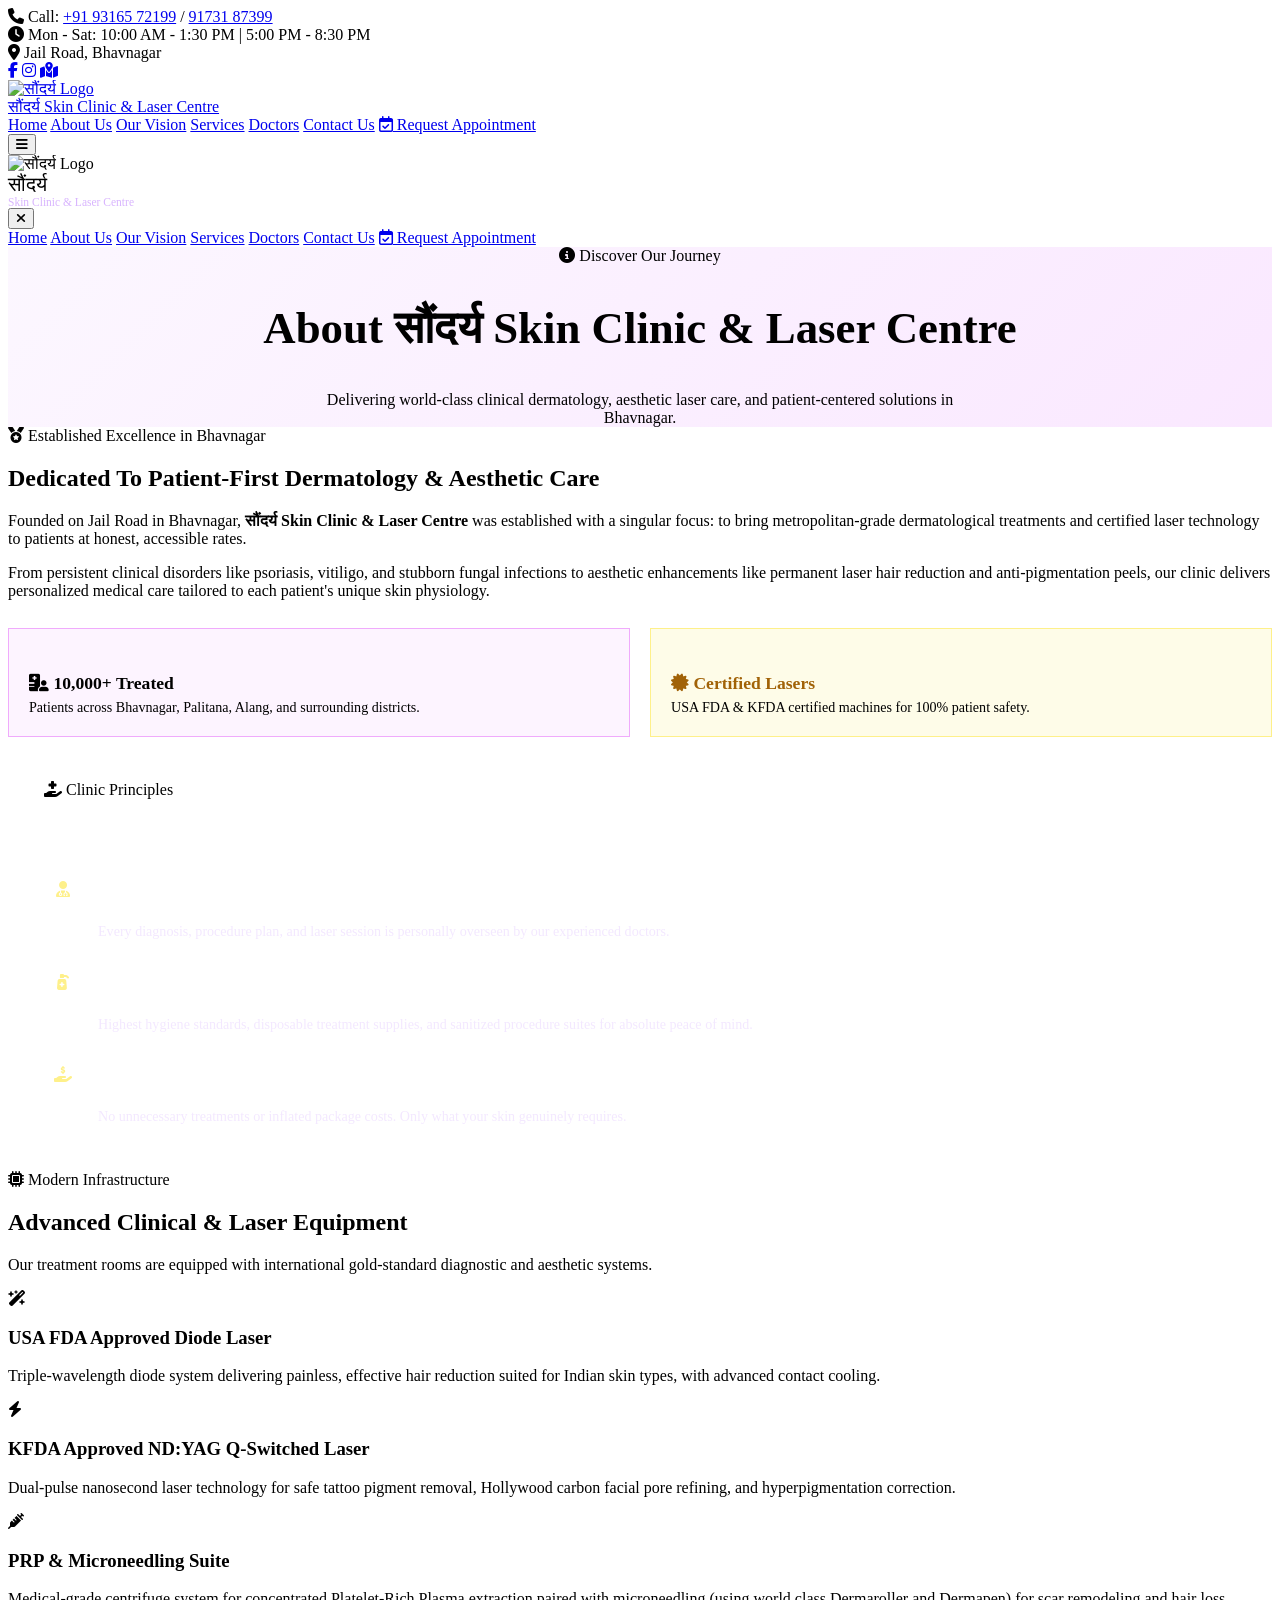
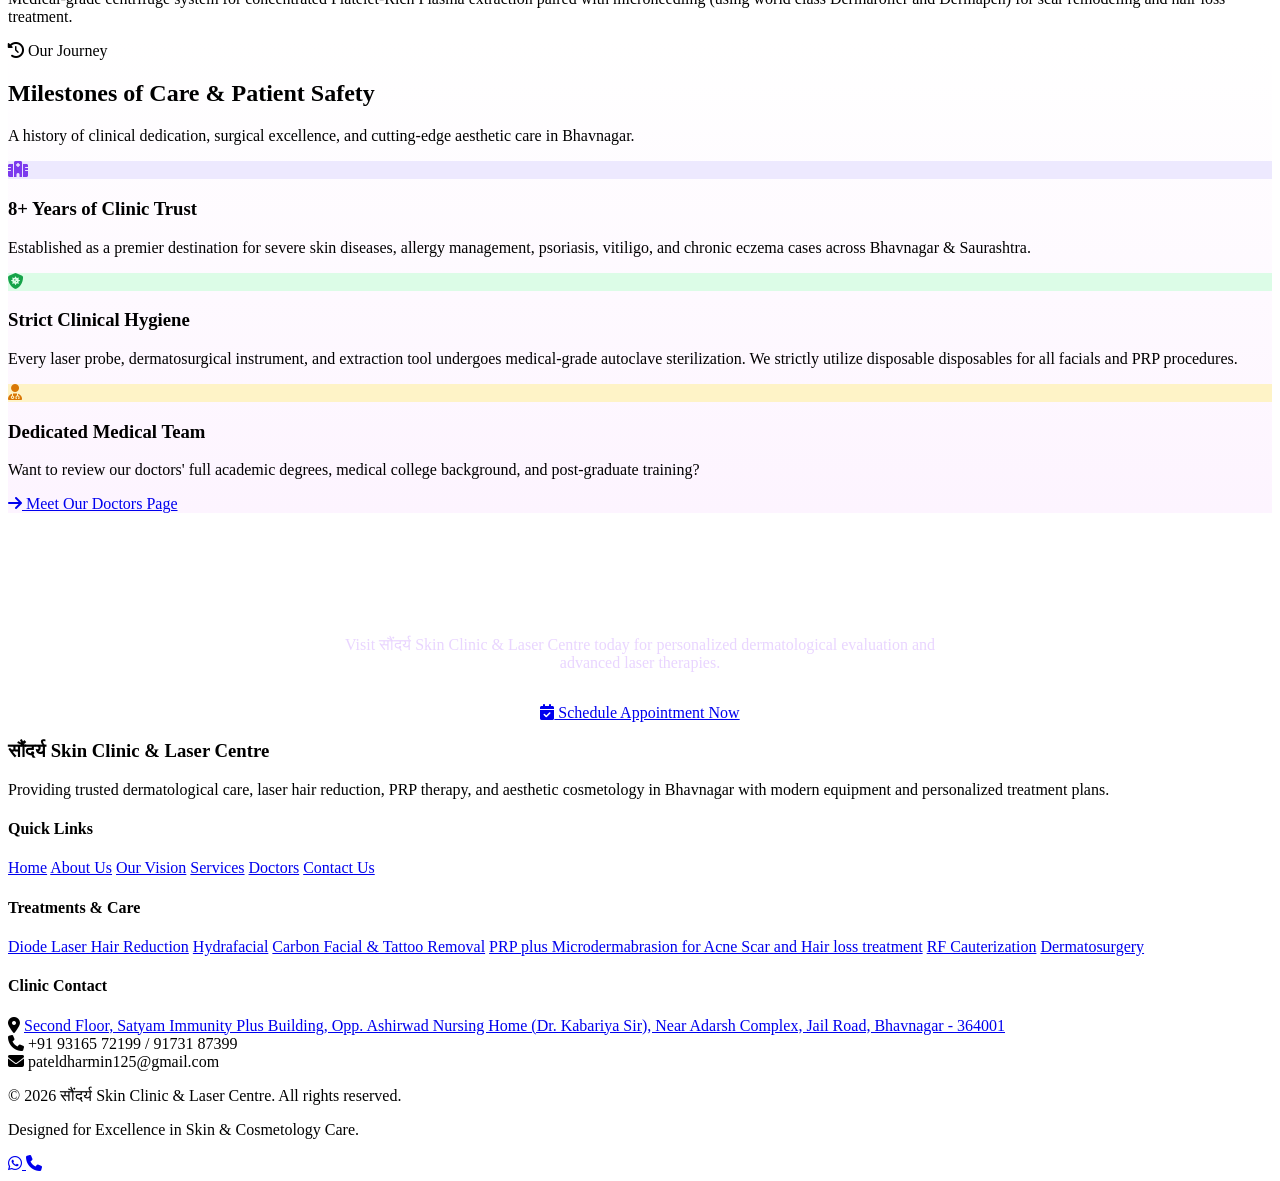
==== about.html @ 7d31302c "Add files via upload" ====
<!DOCTYPE html>
<html lang="en">
<head>
  <meta charset="UTF-8">
  <meta name="viewport" content="width=device-width, initial-scale=1.0">
  <title>About Us | सौंदर्य Skin Clinic &amp; Laser Centre Bhavnagar</title>
  <meta name="description" content="Learn about सौंदर्य Skin Clinic &amp; Laser Centre in Bhavnagar - our mission, vision, world-class FDA approved medical laser technology, and patient care philosophy under Dr. Dharmin Patel and Dr. Ankita Patel.">
  <meta name="keywords" content="About सौंदर्य Skin Clinic, Dermatologist in Bhavnagar, Skin Clinic History Bhavnagar, Dr Dharmin Patel Experience">
  <meta name="robots" content="index, follow">
  <link rel="canonical" href="https://saundaryaskinclinic.com/about.html">

  <!-- Local SEO & GEO Meta Tags -->
  <meta name="geo.region" content="IN-GJ">
  <meta name="geo.placename" content="Bhavnagar, Gujarat, India">
  <meta name="geo.position" content="21.7645;72.1481">
  <meta name="ICBM" content="21.7645, 72.1481">
  <meta name="theme-color" content="#7e22ce">

  <!-- Open Graph -->
  <meta property="og:type" content="website">
  <meta property="og:locale" content="en_IN">
  <meta property="og:url" content="https://saundaryaskinclinic.com/about.html">
  <meta property="og:site_name" content="सौंदर्य Skin Clinic &amp; Laser Centre">
  <meta property="og:title" content="About Us | सौंदर्य Skin Clinic &amp; Laser Centre Bhavnagar">
  <meta property="og:description" content="Leading dermatological and aesthetic laser care in Bhavnagar with FDA approved technology.">
  <meta property="og:image" content="https://saundaryaskinclinic.com/assets/images/hydrafacial.jpg">
  
  <!-- Google Fonts -->
  <link rel="preconnect" href="https://fonts.googleapis.com">
  <link rel="preconnect" href="https://fonts.gstatic.com" crossorigin>
  <link href="https://fonts.googleapis.com/css2?family=Noto+Sans+Devanagari:wght@600;700;800&family=Outfit:wght@400;500;600;700;800&family=Plus+Jakarta+Sans:wght@400;500;600;700&display=swap" rel="stylesheet">
  
  <!-- FontAwesome Icons -->
  <link rel="stylesheet" href="https://cdnjs.cloudflare.com/ajax/libs/font-awesome/6.4.0/css/all.min.css">
  
  <!-- Custom Stylesheet -->
  <link rel="stylesheet" href="assets/css/styles.css">

  <!-- GEO & AboutPage Schema -->
  <script type="application/ld+json">
  {
    "@context": "https://schema.org",
    "@type": "AboutPage",
    "name": "About सौंदर्य Skin Clinic & Laser Centre",
    "url": "https://saundaryaskinclinic.com/about.html",
    "mainEntity": {
      "@type": "MedicalClinic",
      "name": "सौंदर्य Skin Clinic & Laser Centre",
      "alternateName": "Saundarya Skin Clinic Bhavnagar",
      "url": "https://saundaryaskinclinic.com/",
      "address": {
        "@type": "PostalAddress",
        "streetAddress": "Second Floor, Satyam Immunity Plus Building, Opp. Ashirwad Nursing Home (Dr. Kabariya Sir), Near Adarsh Complex, Jail Road",
        "addressLocality": "Bhavnagar",
        "addressRegion": "Gujarat",
        "postalCode": "364001",
        "addressCountry": "IN"
      },
      "hasMap": "https://maps.app.goo.gl/y8NLCc6d5TuVF4Nh9?g_st=ac"
    }
  }
  </script>
</head>
<body>

  <!-- Top Contact Bar -->
  <div class="top-bar">
    <div class="container top-bar-flex">
      <div class="top-info">
        <div class="top-info-item">
          <i class="fa-solid fa-phone"></i>
          <span>Call: <a href="tel:9316572199">+91 93165 72199</a> / <a href="tel:9173187399">91731 87399</a></span>
        </div>
        <div class="top-info-item">
          <i class="fa-solid fa-clock"></i>
          <span>Mon - Sat: 10:00 AM - 1:30 PM | 5:00 PM - 8:30 PM</span>
        </div>
        <div class="top-info-item">
          <i class="fa-solid fa-location-dot"></i>
          <span><a href="https://maps.app.goo.gl/y8NLCc6d5TuVF4Nh9?g_st=ac" target="_blank" style="color: inherit; text-decoration: none;">Jail Road, Bhavnagar</a></span>
        </div>
      </div>
      <div class="top-social">
        <a href="https://www.facebook.com/share/1DL5cypHyu/" target="_blank" aria-label="Facebook"><i class="fa-brands fa-facebook-f"></i></a>
        <a href="https://www.instagram.com/saundaryaskinclinic?utm_source=qr&stkn=MWN1OHY0YTkxNTAxeg==" target="_blank" aria-label="Instagram"><i class="fa-brands fa-instagram"></i></a>
        <a href="https://maps.app.goo.gl/y8NLCc6d5TuVF4Nh9?g_st=ac" target="_blank" aria-label="Google Map"><i class="fa-solid fa-map-location-dot"></i></a>
      </div>
    </div>
  </div>

  <!-- Navbar -->
  <nav class="navbar" id="navbar">
    <div class="container navbar-container">
      <a href="index.html" class="logo-brand">
        <img src="assets/images/logo.png" alt="सौंदर्य Logo">
        <div class="logo-text">
          <span class="logo-title">सौंदर्य</span>
          <span class="logo-subtitle">Skin Clinic & Laser Centre</span>
        </div>
      </a>

      <div class="nav-links">
        <a href="index.html" class="nav-link">Home</a>
        <a href="about.html" class="nav-link active">About Us</a>
        <a href="vision.html" class="nav-link">Our Vision</a>
        <a href="services.html" class="nav-link">Services</a>
        <a href="doctors.html" class="nav-link">Doctors</a>
        <a href="contact.html" class="nav-link">Contact Us</a>
        <a href="contact.html#book" class="btn btn-primary btn-sm"><i class="fa-regular fa-calendar-check"></i> Request Appointment</a>
      </div>

      <button class="mobile-toggle" id="mobileToggle" aria-label="Toggle Navigation">
        <i class="fa-solid fa-bars"></i>
      </button>
    </div>
  </nav>

  <!-- Mobile Drawer Menu -->
  <div class="mobile-nav" id="mobileNav">
    <div class="mobile-nav-header">
      <div class="logo-brand">
        <img src="assets/images/logo.png" alt="सौंदर्य Logo">
        <div class="logo-text">
          <span class="logo-title" style="font-size: 1.25rem;">सौंदर्य</span>
          <span class="logo-subtitle" style="font-size: 0.72rem; color: #d8b4fe; display: block;">Skin Clinic &amp; Laser Centre</span>
        </div>
      </div>
      <button class="mobile-close-btn" id="mobileClose"><i class="fa-solid fa-xmark"></i></button>
    </div>
    <div class="mobile-links">
      <a href="index.html" class="mobile-link">Home</a>
      <a href="about.html" class="mobile-link active">About Us</a>
      <a href="vision.html" class="mobile-link">Our Vision</a>
      <a href="services.html" class="mobile-link">Services</a>
      <a href="doctors.html" class="mobile-link">Doctors</a>
      <a href="contact.html" class="mobile-link">Contact Us</a>
      <a href="contact.html#book" class="btn btn-primary mt-3"><i class="fa-regular fa-calendar-check"></i> Request Appointment</a>
    </div>
  </div>
  <div class="overlay" id="overlay"></div>

  <!-- Page Header -->
  <section class="section-padding" style="background: linear-gradient(135deg, #fcf7ff 0%, #fae8ff 100%); text-align: center;">
    <div class="container">
      <span class="badge badge-primary"><i class="fa-solid fa-circle-info"></i> Discover Our Journey</span>
      <h1 class="mt-2" style="font-size: 2.8rem;">About सौंदर्य Skin Clinic & Laser Centre</h1>
      <p class="mt-2" style="max-width: 650px; margin: 0 auto; color: var(--slate);">Delivering world-class clinical dermatology, aesthetic laser care, and patient-centered solutions in Bhavnagar.</p>
    </div>
  </section>

  <!-- Detailed About Story Section -->
  <section class="section-padding">
    <div class="container">
      <div class="about-grid">
        <div class="about-content">
          <span class="badge badge-gold"><i class="fa-solid fa-medal"></i> Established Excellence in Bhavnagar</span>
          <h2 class="mt-2">Dedicated To Patient-First Dermatology & Aesthetic Care</h2>
          <p>Founded on Jail Road in Bhavnagar, <strong>सौंदर्य Skin Clinic & Laser Centre</strong> was established with a singular focus: to bring metropolitan-grade dermatological treatments and certified laser technology to patients at honest, accessible rates.</p>
          <p>From persistent clinical disorders like psoriasis, vitiligo, and stubborn fungal infections to aesthetic enhancements like permanent laser hair reduction and anti-pigmentation peels, our clinic delivers personalized medical care tailored to each patient's unique skin physiology.</p>
          
          <div style="display: grid; grid-template-columns: 1fr 1fr; gap: 1.25rem; margin-top: 1.75rem;">
            <div style="background: #fdf4ff; border: 1px solid #f0abfc; padding: 1.25rem; border-radius: var(--radius-md);">
              <h4 style="font-size: 1.1rem; color: var(--primary-dark); margin-bottom: 0.35rem;"><i class="fa-solid fa-hospital-user"></i> 10,000+ Treated</h4>
              <p style="font-size: 0.88rem; color: var(--slate); margin: 0;">Patients across Bhavnagar, Palitana, Alang, and surrounding districts.</p>
            </div>
            <div style="background: #fefce8; border: 1px solid #fef08a; padding: 1.25rem; border-radius: var(--radius-md);">
              <h4 style="font-size: 1.1rem; color: #a16207; margin-bottom: 0.35rem;"><i class="fa-solid fa-certificate"></i> Certified Lasers</h4>
              <p style="font-size: 0.88rem; color: var(--slate); margin: 0;">USA FDA & KFDA certified machines for 100% patient safety.</p>
            </div>
          </div>
        </div>

        <div class="vision-card" style="padding: 2.75rem 2.25rem;">
          <span class="badge badge-primary mb-3"><i class="fa-solid fa-hand-holding-medical"></i> Clinic Principles</span>
          <h3 style="color: #ffffff; font-size: 1.5rem; margin-bottom: 1.25rem;">Our Practice Standards</h3>
          
          <div style="display: flex; flex-direction: column; gap: 1.25rem;">
            <div style="display: flex; gap: 1rem; align-items: flex-start;">
              <div style="width: 38px; height: 38px; border-radius: 10px; background: rgba(255,255,255,0.15); display: flex; align-items: center; justify-content: center; flex-shrink: 0; color: #fef08a;">
                <i class="fa-solid fa-user-doctor"></i>
              </div>
              <div>
                <h5 style="color: #ffffff; margin-bottom: 0.2rem; font-size: 1.05rem;">Direct Specialist Attention</h5>
                <p style="color: #f3e8ff; font-size: 0.88rem; margin: 0; line-height: 1.5;">Every diagnosis, procedure plan, and laser session is personally overseen by our experienced doctors.</p>
              </div>
            </div>

            <div style="display: flex; gap: 1rem; align-items: flex-start;">
              <div style="width: 38px; height: 38px; border-radius: 10px; background: rgba(255,255,255,0.15); display: flex; align-items: center; justify-content: center; flex-shrink: 0; color: #fef08a;">
                <i class="fa-solid fa-pump-medical"></i>
              </div>
              <div>
                <h5 style="color: #ffffff; margin-bottom: 0.2rem; font-size: 1.05rem;">Sterile Clinical Environment</h5>
                <p style="color: #f3e8ff; font-size: 0.88rem; margin: 0; line-height: 1.5;">Highest hygiene standards, disposable treatment supplies, and sanitized procedure suites for absolute peace of mind.</p>
              </div>
            </div>

            <div style="display: flex; gap: 1rem; align-items: flex-start;">
              <div style="width: 38px; height: 38px; border-radius: 10px; background: rgba(255,255,255,0.15); display: flex; align-items: center; justify-content: center; flex-shrink: 0; color: #fef08a;">
                <i class="fa-solid fa-hand-holding-dollar"></i>
              </div>
              <div>
                <h5 style="color: #ffffff; margin-bottom: 0.2rem; font-size: 1.05rem;">Transparent Fair Pricing</h5>
                <p style="color: #f3e8ff; font-size: 0.88rem; margin: 0; line-height: 1.5;">No unnecessary treatments or inflated package costs. Only what your skin genuinely requires.</p>
              </div>
            </div>
          </div>
        </div>
      </div>
    </div>
  </section>

  <!-- Clinic Infrastructure & Technology Section -->
  <section class="section-padding" style="background-color: #ffffff;">
    <div class="container">
      <div class="section-header">
        <span class="badge badge-primary"><i class="fa-solid fa-microchip"></i> Modern Infrastructure</span>
        <h2>Advanced Clinical & Laser Equipment</h2>
        <p>Our treatment rooms are equipped with international gold-standard diagnostic and aesthetic systems.</p>
      </div>

      <div class="cards-grid">
        <div class="feature-card">
          <div class="card-icon"><i class="fa-solid fa-wand-magic-sparkles"></i></div>
          <h3>USA FDA Approved Diode Laser</h3>
          <p>Triple-wavelength diode system delivering painless, effective hair reduction suited for Indian skin types, with advanced contact cooling.</p>
        </div>

        <div class="feature-card">
          <div class="card-icon"><i class="fa-solid fa-bolt"></i></div>
          <h3>KFDA Approved ND:YAG Q-Switched Laser</h3>
          <p>Dual-pulse nanosecond laser technology for safe tattoo pigment removal, Hollywood carbon facial pore refining, and hyperpigmentation correction.</p>
        </div>

        <div class="feature-card">
          <div class="card-icon"><i class="fa-solid fa-syringe"></i></div>
          <h3>PRP & Microneedling Suite</h3>
          <p>Medical-grade centrifuge system for concentrated Platelet-Rich Plasma extraction paired with microneedling (using world class Dermaroller and Dermapen) for scar remodeling and hair loss treatment.</p>
        </div>
      </div>
    </div>
  </section>

  <!-- Clinic Milestones & Safety Protocol (Replaced duplicate doctor cards) -->
  <section class="section-padding" style="background: linear-gradient(180deg, #ffffff 0%, #fdf4ff 100%);">
    <div class="container">
      <div class="section-header">
        <span class="badge badge-gold"><i class="fa-solid fa-clock-rotate-left"></i> Our Journey</span>
        <h2>Milestones of Care & Patient Safety</h2>
        <p>A history of clinical dedication, surgical excellence, and cutting-edge aesthetic care in Bhavnagar.</p>
      </div>

      <div class="cards-grid">
        <div class="feature-card">
          <div class="card-icon" style="background: #ede9fe; color: #7c3aed;">
            <i class="fa-solid fa-hospital"></i>
          </div>
          <h3>8+ Years of Clinic Trust</h3>
          <p>Established as a premier destination for severe skin diseases, allergy management, psoriasis, vitiligo, and chronic eczema cases across Bhavnagar & Saurashtra.</p>
        </div>

        <div class="feature-card">
          <div class="card-icon" style="background: #dcfce7; color: #16a34a;">
            <i class="fa-solid fa-shield-virus"></i>
          </div>
          <h3>Strict Clinical Hygiene</h3>
          <p>Every laser probe, dermatosurgical instrument, and extraction tool undergoes medical-grade autoclave sterilization. We strictly utilize disposable disposables for all facials and PRP procedures.</p>
        </div>

        <div class="feature-card">
          <div class="card-icon" style="background: #fef3c7; color: #d97706;">
            <i class="fa-solid fa-user-doctor"></i>
          </div>
          <h3>Dedicated Medical Team</h3>
          <p>Want to review our doctors' full academic degrees, medical college background, and post-graduate training?</p>
          <div class="mt-3">
            <a href="doctors.html" class="btn btn-secondary btn-sm"><i class="fa-solid fa-arrow-right"></i> Meet Our Doctors Page</a>
          </div>
        </div>
      </div>
    </div>
  </section>

  <!-- CTA Banner -->
  <section class="section-padding" style="background: linear-gradient(135deg, var(--dark-subtle) 0%, var(--primary-deep) 100%); color: #ffffff; text-align: center;">
    <div class="container">
      <span class="badge badge-gold mb-3">Request Consultation</span>
      <h2 style="color: #ffffff; font-size: 2.3rem;">Ready for Healthy, Radiant Skin?</h2>
      <p style="color: #e9d5ff; max-width: 600px; margin: 1rem auto 2rem;">Visit सौंदर्य Skin Clinic & Laser Centre today for personalized dermatological evaluation and advanced laser therapies.</p>
      <a href="contact.html" class="btn btn-primary"><i class="fa-solid fa-calendar-check"></i> Schedule Appointment Now</a>
    </div>
  </section>

  <!-- Footer -->
  <footer>
    <div class="container">
      <div class="footer-grid">
        <div class="footer-brand">
          <h3>सौंदर्य Skin Clinic &amp; Laser Centre</h3>
          <p>Providing trusted dermatological care, laser hair reduction, PRP therapy, and aesthetic cosmetology in Bhavnagar with modern equipment and personalized treatment plans.</p>
        </div>

        <div class="footer-col">
          <h4>Quick Links</h4>
          <div class="footer-links">
            <a href="index.html">Home</a>
            <a href="about.html">About Us</a>
            <a href="vision.html">Our Vision</a>
            <a href="services.html">Services</a>
            <a href="doctors.html">Doctors</a>
            <a href="contact.html">Contact Us</a>
          </div>
        </div>

        <div class="footer-col">
          <h4>Treatments & Care</h4>
          <div class="footer-links">
            <a href="services.html#lhr">Diode Laser Hair Reduction</a>
            <a href="services.html#hydrafacial">Hydrafacial</a>
            <a href="services.html#carbon">Carbon Facial & Tattoo Removal</a>
            <a href="services.html#prp">PRP plus Microdermabrasion for Acne Scar and Hair loss treatment</a>
            <a href="services.html#rf">RF Cauterization</a>
            <a href="services.html#surgery">Dermatosurgery</a>
          </div>
        </div>

        <div class="footer-col">
          <h4>Clinic Contact</h4>
          <div class="footer-contact-list">
            <div class="footer-contact-item">
              <i class="fa-solid fa-location-dot"></i>
              <a href="https://maps.app.goo.gl/y8NLCc6d5TuVF4Nh9?g_st=ac" target="_blank">Second Floor, Satyam Immunity Plus Building, Opp. Ashirwad Nursing Home (Dr. Kabariya Sir), Near Adarsh Complex, Jail Road, Bhavnagar - 364001</a>
            </div>
            <div class="footer-contact-item">
              <i class="fa-solid fa-phone"></i>
              <span>+91 93165 72199 / 91731 87399</span>
            </div>
            <div class="footer-contact-item">
              <i class="fa-solid fa-envelope"></i>
              <span>pateldharmin125@gmail.com</span>
            </div>
          </div>
        </div>
      </div>

      <div class="footer-bottom">
        <p>&copy; 2026 सौंदर्य Skin Clinic & Laser Centre. All rights reserved.</p>
        <p>Designed for Excellence in Skin & Cosmetology Care.</p>
      </div>
    </div>
  </footer>

  <!-- Floating Call & WhatsApp Buttons -->
  <a href="https://wa.me/919316572199?text=Hello%20सौंदर्य%20Skin%20Clinic%2C%20I%20would%20like%20to%20book%20an%20appointment." class="floating-whatsapp-btn" target="_blank" title="Request Appointment at सौंदर्य Skin Clinic &amp; Laser Centre">
    <i class="fa-brands fa-whatsapp"></i>
  </a>
  <a href="tel:9316572199" class="floating-call-btn" title="Call सौंदर्य Skin Clinic &amp; Laser Centre">
    <i class="fa-solid fa-phone"></i>
  </a>

  <!-- Custom JavaScript -->
  <script src="assets/js/main.js"></script>
</body>
</html>
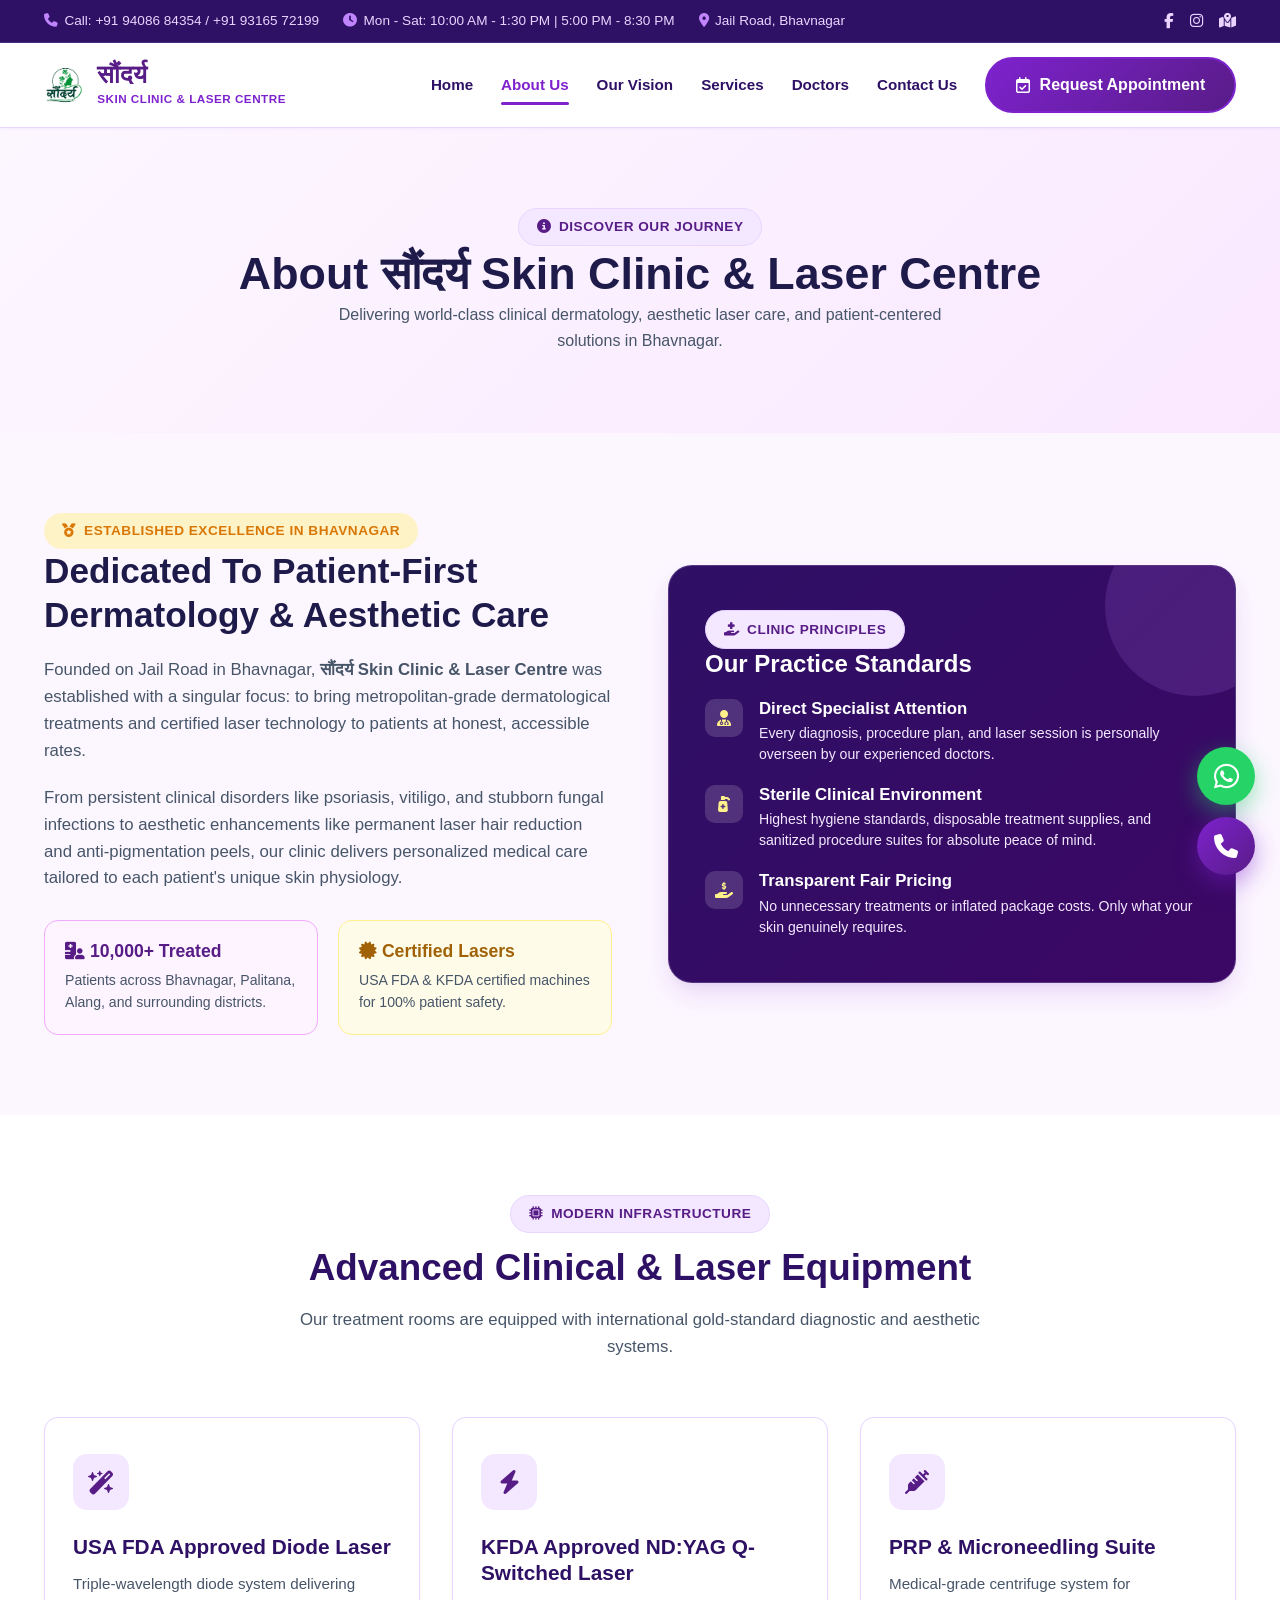
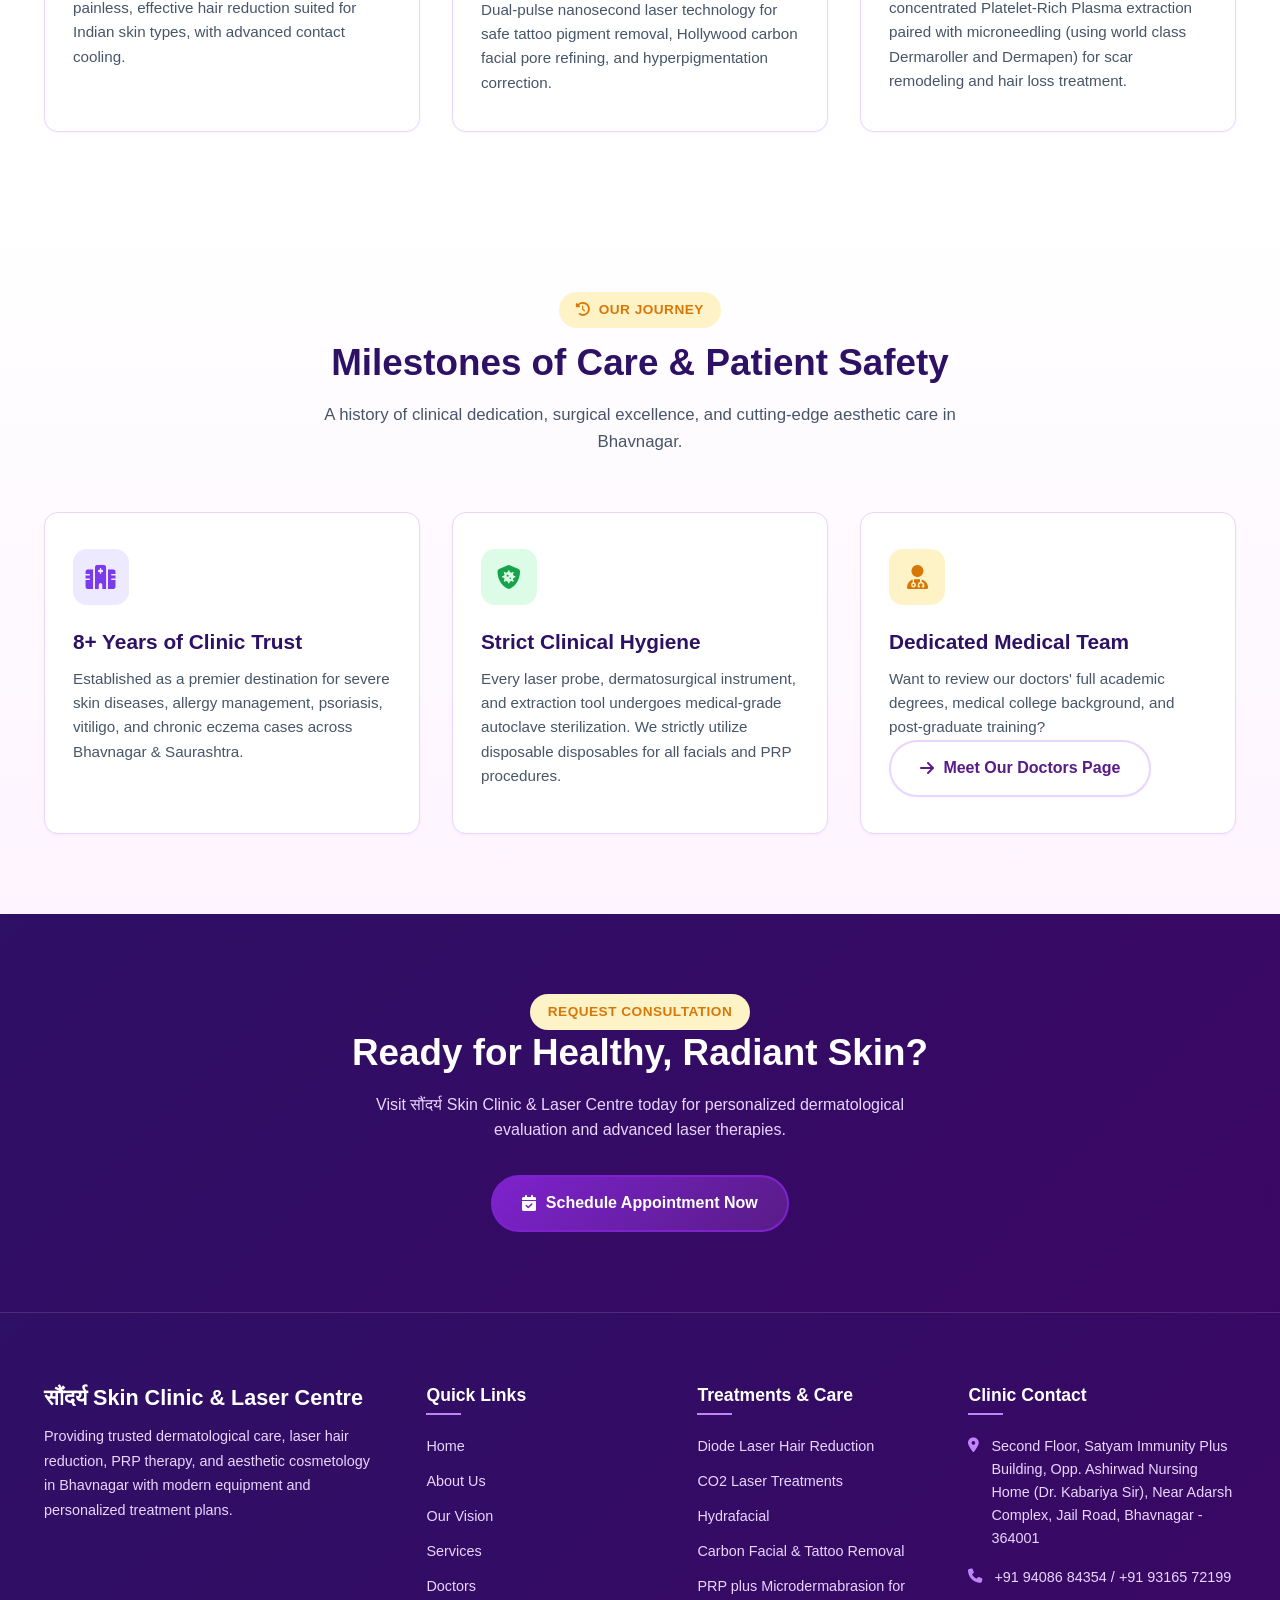
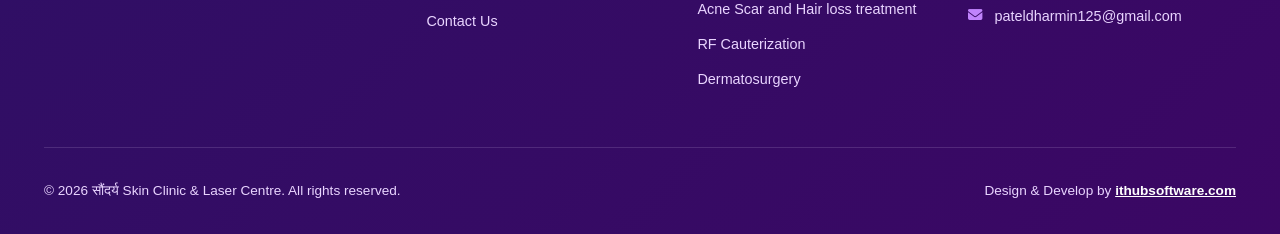
==== commit 6ac739bd: "Add files via upload" ====
--- a/about.html
+++ b/about.html
@@ -69,7 +69,7 @@
       <div class="top-info">
         <div class="top-info-item">
           <i class="fa-solid fa-phone"></i>
-          <span>Call: <a href="tel:9316572199">+91 93165 72199</a> / <a href="tel:9173187399">91731 87399</a></span>
+          <span>Call: <a href="tel:9408684354">+91 94086 84354</a> / <a href="tel:9316572199">+91 93165 72199</a></span>
         </div>
         <div class="top-info-item">
           <i class="fa-solid fa-clock"></i>
@@ -316,6 +316,7 @@
           <h4>Treatments & Care</h4>
           <div class="footer-links">
             <a href="services.html#lhr">Diode Laser Hair Reduction</a>
+            <a href="services.html#co2">CO2 Laser Treatments</a>
             <a href="services.html#hydrafacial">Hydrafacial</a>
             <a href="services.html#carbon">Carbon Facial & Tattoo Removal</a>
             <a href="services.html#prp">PRP plus Microdermabrasion for Acne Scar and Hair loss treatment</a>
@@ -333,7 +334,7 @@
             </div>
             <div class="footer-contact-item">
               <i class="fa-solid fa-phone"></i>
-              <span>+91 93165 72199 / 91731 87399</span>
+              <span><a href="tel:9408684354">+91 94086 84354</a> / <a href="tel:9316572199">+91 93165 72199</a></span>
             </div>
             <div class="footer-contact-item">
               <i class="fa-solid fa-envelope"></i>
@@ -345,7 +346,7 @@
 
       <div class="footer-bottom">
         <p>&copy; 2026 सौंदर्य Skin Clinic & Laser Centre. All rights reserved.</p>
-        <p>Designed for Excellence in Skin & Cosmetology Care.</p>
+        <p><a href="https://ithubsoftware.com" target="_blank" rel="noopener noreferrer">Design &amp; Develop by <strong style="color: #ffffff; text-decoration: underline;">ithubsoftware.com</strong></a></p>
       </div>
     </div>
   </footer>
--- a/assets/css/styles.css
+++ b/assets/css/styles.css
@@ -0,0 +1,2203 @@
+/* ==========================================================================
+   सौंदर्य Skin Clinic & Laser Centre - Master Stylesheet
+   Authentic Luxury Purple Aesthetic Theme
+   ========================================================================== */
+
+:root {
+  --primary: #7e22ce;
+  --primary-dark: #581c87;
+  --primary-deep: #3b0764;
+  --primary-light: #f3e8ff;
+  --primary-subtle: #faf5ff;
+  --primary-glow: #c084fc;
+  
+  --accent: #d97706;
+  --accent-light: #fef3c7;
+  
+  --dark: #1e1b4b;
+  --dark-subtle: #2e1065;
+  --slate: #475569;
+  --light-slate: #94a3b8;
+  --bg-light: #fcf7ff;
+  --bg-card: #ffffff;
+  --purple-rose: #fae8ff;
+  --border-color: #e9d5ff;
+  
+  --font-heading: 'Outfit', sans-serif;
+  --font-body: 'Plus Jakarta Sans', sans-serif;
+  
+  --shadow-sm: 0 1px 3px rgba(126, 34, 206, 0.05);
+  --shadow-md: 0 4px 12px -2px rgba(126, 34, 206, 0.1), 0 2px 4px -1px rgba(0,0,0,0.04);
+  --shadow-lg: 0 12px 28px -5px rgba(126, 34, 206, 0.18), 0 8px 10px -6px rgba(0,0,0,0.04);
+  --shadow-hover: 0 20px 35px -10px rgba(126, 34, 206, 0.28);
+  
+  --radius-sm: 8px;
+  --radius-md: 14px;
+  --radius-lg: 24px;
+  --radius-full: 9999px;
+  
+  --transition: all 0.3s cubic-bezier(0.4, 0, 0.2, 1);
+}
+
+/* Reset & Base */
+*, *::before, *::after {
+  box-sizing: border-box;
+  margin: 0;
+  padding: 0;
+}
+
+html {
+  scroll-behavior: smooth;
+  font-size: 16px;
+}
+
+body {
+  font-family: var(--font-body);
+  color: var(--dark);
+  background-color: var(--bg-light);
+  line-height: 1.6;
+  overflow-x: hidden;
+}
+
+h1, h2, h3, h4, h5, h6 {
+  font-family: var(--font-heading);
+  font-weight: 700;
+  line-height: 1.25;
+  color: var(--dark);
+}
+
+a {
+  color: inherit;
+  text-decoration: none;
+  transition: var(--transition);
+}
+
+img {
+  max-width: 100%;
+  height: auto;
+  display: block;
+}
+
+ul {
+  list-style: none;
+}
+
+.container {
+  width: 100%;
+  max-width: 1240px;
+  margin: 0 auto;
+  padding: 0 1.5rem;
+}
+
+.section-padding {
+  padding: 5rem 0;
+}
+
+@media (max-width: 768px) {
+  .section-padding {
+    padding: 3.5rem 0;
+  }
+}
+
+/* Typography Helpers */
+.text-gradient {
+  background: linear-gradient(135deg, var(--primary) 0%, var(--primary-deep) 100%);
+  -webkit-background-clip: text;
+  -webkit-text-fill-color: transparent;
+}
+
+.badge {
+  display: inline-flex;
+  align-items: center;
+  gap: 0.5rem;
+  padding: 0.45rem 1.1rem;
+  border-radius: var(--radius-full);
+  font-size: 0.85rem;
+  font-weight: 600;
+  letter-spacing: 0.5px;
+  text-transform: uppercase;
+}
+
+.badge-primary {
+  background-color: var(--primary-light);
+  color: var(--primary-dark);
+  border: 1px solid var(--border-color);
+}
+
+.badge-gold {
+  background-color: var(--accent-light);
+  color: var(--accent);
+}
+
+.section-header {
+  text-align: center;
+  max-width: 720px;
+  margin: 0 auto 3.5rem;
+}
+
+.section-header h2 {
+  font-size: 2.3rem;
+  margin: 0.75rem 0 1rem;
+  color: var(--dark-subtle);
+}
+
+.section-header p {
+  color: var(--slate);
+  font-size: 1.05rem;
+}
+
+/* Buttons */
+.btn {
+  display: inline-flex;
+  align-items: center;
+  justify-content: center;
+  gap: 0.6rem;
+  padding: 0.85rem 1.8rem;
+  font-family: var(--font-heading);
+  font-weight: 600;
+  font-size: 1rem;
+  border-radius: var(--radius-full);
+  border: 2px solid transparent;
+  cursor: pointer;
+  transition: var(--transition);
+  box-shadow: var(--shadow-sm);
+}
+
+.btn-primary {
+  background: linear-gradient(135deg, var(--primary) 0%, var(--primary-dark) 100%);
+  color: #ffffff;
+  border-color: var(--primary);
+}
+
+.btn-primary:hover {
+  background: linear-gradient(135deg, var(--primary-dark) 0%, var(--primary-deep) 100%);
+  border-color: var(--primary-deep);
+  transform: translateY(-2px);
+  box-shadow: var(--shadow-hover);
+}
+
+.btn-secondary {
+  background-color: #ffffff;
+  color: var(--primary-dark);
+  border-color: var(--border-color);
+}
+
+.btn-secondary:hover {
+  background-color: var(--primary-light);
+  border-color: var(--primary);
+  color: var(--primary-deep);
+  transform: translateY(-2px);
+}
+
+.btn-outline {
+  background-color: transparent;
+  color: var(--primary);
+  border-color: var(--primary);
+}
+
+.btn-outline:hover {
+  background-color: var(--primary);
+  color: #ffffff;
+  transform: translateY(-2px);
+}
+
+.btn-gold {
+  background-color: var(--accent);
+  color: #ffffff;
+}
+
+.btn-gold:hover {
+  background-color: #b45309;
+  transform: translateY(-2px);
+}
+
+/* Header & Navbar */
+.top-bar {
+  background-color: var(--dark-subtle);
+  color: #e9d5ff;
+  font-size: 0.85rem;
+  padding: 0.55rem 0;
+  border-bottom: 1px solid rgba(233, 213, 255, 0.15);
+}
+
+.top-bar-flex {
+  display: flex;
+  justify-content: space-between;
+  align-items: center;
+  flex-wrap: wrap;
+  gap: 1rem;
+}
+
+.top-info {
+  display: flex;
+  align-items: center;
+  gap: 1.5rem;
+}
+
+.top-info-item {
+  display: flex;
+  align-items: center;
+  gap: 0.4rem;
+}
+
+.top-info-item i {
+  color: var(--primary-glow);
+}
+
+.top-social {
+  display: flex;
+  align-items: center;
+  gap: 1rem;
+}
+
+.top-social a {
+  color: #e9d5ff;
+  font-size: 0.95rem;
+}
+
+.top-social a:hover {
+  color: var(--primary-glow);
+}
+
+.navbar {
+  position: sticky;
+  top: 0;
+  z-index: 1000;
+  background-color: rgba(255, 255, 255, 0.94);
+  backdrop-filter: blur(12px);
+  -webkit-backdrop-filter: blur(12px);
+  border-bottom: 1px solid var(--border-color);
+  box-shadow: var(--shadow-sm);
+  transition: var(--transition);
+}
+
+.navbar-container {
+  display: flex;
+  align-items: center;
+  justify-content: space-between;
+  height: 84px;
+}
+
+.logo-brand {
+  display: flex;
+  align-items: center;
+  gap: 0.85rem;
+}
+
+.logo-brand img {
+  height: 56px;
+  width: auto;
+  object-fit: contain;
+}
+
+.logo-text {
+  display: flex;
+  flex-direction: column;
+}
+
+.logo-title {
+  font-family: 'Noto Sans Devanagari', var(--font-heading), 'Nirmala UI', sans-serif;
+  font-weight: 800;
+  font-size: 1.55rem;
+  color: var(--primary-dark);
+  letter-spacing: 0;
+  line-height: 1.15;
+}
+
+.logo-subtitle {
+  font-size: 0.73rem;
+  color: var(--primary);
+  font-weight: 700;
+  letter-spacing: 0.5px;
+  text-transform: uppercase;
+}
+
+.nav-links {
+  display: flex;
+  align-items: center;
+  gap: 1.75rem;
+}
+
+.nav-link {
+  font-family: var(--font-heading);
+  font-weight: 600;
+  font-size: 0.95rem;
+  color: var(--dark-subtle);
+  position: relative;
+  padding: 0.5rem 0;
+}
+
+.nav-link:hover, .nav-link.active {
+  color: var(--primary);
+}
+
+.nav-link.active::after {
+  content: '';
+  position: absolute;
+  bottom: 0;
+  left: 0;
+  width: 100%;
+  height: 3px;
+  background: var(--primary);
+  border-radius: 2px;
+}
+
+.mobile-toggle {
+  display: none;
+  background: none;
+  border: none;
+  font-size: 1.6rem;
+  color: var(--primary-dark);
+  cursor: pointer;
+}
+
+/* Mobile Drawer Nav */
+.mobile-nav {
+  position: fixed;
+  top: 0;
+  right: -100%;
+  width: 310px;
+  height: 100vh;
+  background-color: #ffffff;
+  z-index: 1100;
+  padding: 2rem 1.5rem;
+  box-shadow: -5px 0 25px rgba(59, 7, 100, 0.2);
+  transition: right 0.35s cubic-bezier(0.4, 0, 0.2, 1);
+  display: flex;
+  flex-direction: column;
+}
+
+.mobile-nav.open {
+  right: 0;
+}
+
+.mobile-nav-header {
+  display: flex;
+  align-items: center;
+  justify-content: space-between;
+  margin-bottom: 2rem;
+  padding-bottom: 1rem;
+  border-bottom: 1px solid var(--border-color);
+}
+
+.mobile-nav-header .logo-brand {
+  display: flex;
+  align-items: center;
+  gap: 0.9rem;
+}
+
+.mobile-nav-header .logo-brand img {
+  height: 80px;
+  width: auto;
+  object-fit: contain;
+}
+
+.mobile-nav-header .logo-brand .logo-title {
+  font-size: 1.8rem !important;
+  font-weight: 800;
+  line-height: 1.15;
+}
+
+.mobile-close-btn {
+  background: none;
+  border: none;
+  font-size: 1.5rem;
+  color: var(--dark);
+  cursor: pointer;
+}
+
+.mobile-links {
+  display: flex;
+  flex-direction: column;
+  gap: 1.25rem;
+}
+
+.mobile-link {
+  font-family: var(--font-heading);
+  font-weight: 600;
+  font-size: 1.1rem;
+  color: var(--dark);
+  padding: 0.5rem 0;
+}
+
+.mobile-link.active {
+  color: var(--primary);
+}
+
+.overlay {
+  position: fixed;
+  top: 0;
+  left: 0;
+  width: 100%;
+  height: 100%;
+  background: rgba(30, 27, 75, 0.6);
+  backdrop-filter: blur(4px);
+  z-index: 1050;
+  opacity: 0;
+  visibility: hidden;
+  transition: var(--transition);
+}
+
+.overlay.active {
+  opacity: 1;
+  visibility: visible;
+}
+
+/* Hero Section */
+.hero {
+  position: relative;
+  background: linear-gradient(135deg, #fcf7ff 0%, #fae8ff 50%, #f3e8ff 100%);
+  padding: 4.5rem 0 6rem;
+  overflow: hidden;
+}
+
+.hero-grid {
+  display: grid;
+  grid-template-columns: 1fr 1fr;
+  gap: 3.5rem;
+  align-items: center;
+}
+
+.hero-content h1 {
+  font-size: 3rem;
+  letter-spacing: -0.5px;
+  margin: 1rem 0 1.25rem;
+  color: var(--primary-deep);
+}
+
+.hero-content p {
+  font-size: 1.15rem;
+  color: var(--slate);
+  margin-bottom: 2rem;
+}
+
+.hero-btns {
+  display: flex;
+  align-items: center;
+  gap: 1rem;
+  flex-wrap: wrap;
+}
+
+.hero-features {
+  display: flex;
+  gap: 2rem;
+  margin-top: 3rem;
+  padding-top: 2rem;
+  border-top: 1px solid var(--border-color);
+}
+
+.hero-feature-item {
+  display: flex;
+  align-items: center;
+  gap: 0.6rem;
+  font-weight: 600;
+  font-size: 0.95rem;
+  color: var(--primary-dark);
+}
+
+.hero-feature-item i {
+  color: var(--primary);
+  font-size: 1.2rem;
+}
+
+.hero-image-wrapper {
+  position: relative;
+}
+
+.hero-image-card {
+  position: relative;
+  border-radius: var(--radius-lg);
+  overflow: hidden;
+  box-shadow: var(--shadow-hover);
+  border: 4px solid #ffffff;
+}
+
+.hero-image-card img {
+  width: 100%;
+  height: 480px;
+  object-fit: cover;
+}
+
+.hero-float-badge {
+  position: absolute;
+  background: rgba(255, 255, 255, 0.96);
+  backdrop-filter: blur(10px);
+  border-radius: var(--radius-md);
+  padding: 1rem 1.25rem;
+  box-shadow: var(--shadow-lg);
+  display: flex;
+  align-items: center;
+  gap: 0.8rem;
+  z-index: 10;
+  border: 1px solid var(--border-color);
+}
+
+.hero-float-1 {
+  bottom: -20px;
+  left: -20px;
+}
+
+.hero-float-2 {
+  top: 30px;
+  right: -20px;
+}
+
+.float-icon {
+  width: 44px;
+  height: 44px;
+  border-radius: 50%;
+  background: var(--primary-light);
+  color: var(--primary-dark);
+  display: flex;
+  align-items: center;
+  justify-content: center;
+  font-size: 1.2rem;
+}
+
+.float-text h4 {
+  font-size: 1rem;
+  margin: 0;
+  color: var(--dark-subtle);
+}
+
+.float-text p {
+  font-size: 0.8rem;
+  color: var(--slate);
+  margin: 0;
+}
+
+/* Highlights Counter Banner */
+.stats-banner {
+  background: linear-gradient(135deg, var(--dark-subtle) 0%, var(--primary-deep) 100%);
+  color: #ffffff;
+  padding: 3rem 0;
+  margin-top: -3rem;
+  position: relative;
+  z-index: 20;
+  border-radius: var(--radius-md);
+  box-shadow: var(--shadow-lg);
+  border: 1px solid rgba(233, 213, 255, 0.2);
+}
+
+.stats-grid {
+  display: grid;
+  grid-template-columns: repeat(4, 1fr);
+  gap: 2rem;
+  text-align: center;
+}
+
+.stat-item h3 {
+  font-size: 2.5rem;
+  color: var(--primary-glow);
+  margin-bottom: 0.3rem;
+}
+
+.stat-item p {
+  color: #e9d5ff;
+  font-size: 0.95rem;
+}
+
+/* Feature Cards Grid */
+.cards-grid {
+  display: grid;
+  grid-template-columns: repeat(3, 1fr);
+  gap: 2rem;
+}
+
+.feature-card {
+  background: var(--bg-card);
+  border-radius: var(--radius-md);
+  padding: 2.25rem 1.75rem;
+  border: 1px solid var(--border-color);
+  box-shadow: var(--shadow-sm);
+  transition: var(--transition);
+  position: relative;
+}
+
+.feature-card:hover {
+  transform: translateY(-6px);
+  box-shadow: var(--shadow-hover);
+  border-color: var(--primary-glow);
+}
+
+.card-icon {
+  width: 56px;
+  height: 56px;
+  border-radius: var(--radius-md);
+  background: var(--primary-light);
+  color: var(--primary-dark);
+  display: flex;
+  align-items: center;
+  justify-content: center;
+  font-size: 1.5rem;
+  margin-bottom: 1.5rem;
+}
+
+.feature-card h3 {
+  font-size: 1.3rem;
+  margin-bottom: 0.75rem;
+  color: var(--dark-subtle);
+}
+
+.feature-card p {
+  color: var(--slate);
+  font-size: 0.95rem;
+}
+
+/* Service Card Layout */
+.service-card {
+  background: var(--bg-card);
+  border-radius: var(--radius-md);
+  overflow: hidden;
+  border: 1px solid var(--border-color);
+  box-shadow: var(--shadow-sm);
+  transition: var(--transition);
+  display: flex;
+  flex-direction: column;
+}
+
+.service-card:hover {
+  transform: translateY(-6px);
+  box-shadow: var(--shadow-hover);
+}
+
+.service-img {
+  position: relative;
+  height: 220px;
+  overflow: hidden;
+}
+
+.service-img img {
+  width: 100%;
+  height: 100%;
+  object-fit: cover;
+  transition: transform 0.5s ease;
+}
+
+.service-card:hover .service-img img {
+  transform: scale(1.08);
+}
+
+.service-category-badge {
+  position: absolute;
+  top: 1rem;
+  left: 1rem;
+  background: rgba(46, 16, 101, 0.88);
+  color: #ffffff;
+  padding: 0.35rem 0.85rem;
+  border-radius: var(--radius-full);
+  font-size: 0.75rem;
+  font-weight: 600;
+  backdrop-filter: blur(4px);
+}
+
+.service-body {
+  padding: 1.5rem;
+  display: flex;
+  flex-direction: column;
+  flex-grow: 1;
+}
+
+.service-body h3 {
+  font-size: 1.25rem;
+  margin-bottom: 0.6rem;
+  color: var(--dark-subtle);
+}
+
+.service-body p {
+  color: var(--slate);
+  font-size: 0.92rem;
+  margin-bottom: 1.25rem;
+  flex-grow: 1;
+}
+
+.service-footer {
+  display: flex;
+  align-items: center;
+  justify-content: space-between;
+  border-top: 1px solid var(--border-color);
+  padding-top: 1rem;
+  margin-top: auto;
+}
+
+.service-link {
+  color: var(--primary);
+  font-weight: 600;
+  font-size: 0.9rem;
+  display: flex;
+  align-items: center;
+  gap: 0.4rem;
+}
+
+.service-link:hover {
+  color: var(--primary-dark);
+  gap: 0.6rem;
+}
+
+/* Tabs for Services Page */
+.tabs-header {
+  display: flex;
+  justify-content: center;
+  gap: 0.8rem;
+  margin-bottom: 3rem;
+  flex-wrap: wrap;
+}
+
+.tab-btn {
+  padding: 0.75rem 1.6rem;
+  border-radius: var(--radius-full);
+  background: #ffffff;
+  border: 1px solid var(--border-color);
+  font-family: var(--font-heading);
+  font-weight: 600;
+  font-size: 0.95rem;
+  color: var(--dark-subtle);
+  cursor: pointer;
+  transition: var(--transition);
+}
+
+.tab-btn:hover, .tab-btn.active {
+  background: linear-gradient(135deg, var(--primary) 0%, var(--primary-dark) 100%);
+  color: #ffffff;
+  border-color: var(--primary);
+  box-shadow: var(--shadow-md);
+}
+
+/* Doctors Card */
+.doctors-grid {
+  display: grid;
+  grid-template-columns: repeat(2, 1fr);
+  gap: 2.5rem;
+}
+
+.doctor-card {
+  background: var(--bg-card);
+  border-radius: var(--radius-lg);
+  overflow: hidden;
+  border: 1px solid var(--border-color);
+  box-shadow: var(--shadow-sm);
+  transition: var(--transition);
+  display: grid;
+  grid-template-columns: 240px 1fr;
+}
+
+.doctor-card:hover {
+  transform: translateY(-6px);
+  box-shadow: var(--shadow-hover);
+}
+
+.doctor-img-box {
+  position: relative;
+  height: 100%;
+  min-height: 320px;
+}
+
+.doctor-img-box img {
+  width: 100%;
+  height: 100%;
+  object-fit: cover;
+  object-position: top center;
+}
+
+.doctor-details {
+  padding: 2rem;
+  display: flex;
+  flex-direction: column;
+}
+
+.doctor-title h3 {
+  font-size: 1.5rem;
+  margin-bottom: 0.2rem;
+  color: var(--dark-subtle);
+}
+
+.doctor-role {
+  color: var(--primary);
+  font-weight: 600;
+  font-size: 0.92rem;
+  margin-bottom: 1rem;
+}
+
+.doctor-qualification {
+  background: var(--primary-light);
+  padding: 0.6rem 1rem;
+  border-radius: var(--radius-sm);
+  font-size: 0.85rem;
+  font-weight: 600;
+  color: var(--primary-dark);
+  margin-bottom: 1.25rem;
+  border-left: 3px solid var(--primary);
+}
+
+.doctor-info-list {
+  display: flex;
+  flex-direction: column;
+  gap: 0.6rem;
+  margin-bottom: 1.5rem;
+}
+
+.doctor-info-item {
+  display: flex;
+  align-items: flex-start;
+  gap: 0.6rem;
+  font-size: 0.9rem;
+  color: var(--slate);
+}
+
+.doctor-info-item i {
+  color: var(--primary);
+  margin-top: 0.2rem;
+}
+
+/* Vision / About Content Boxes */
+.about-grid {
+  display: grid;
+  grid-template-columns: 1fr 1fr;
+  gap: 3.5rem;
+  align-items: center;
+}
+
+.about-content h2 {
+  font-size: 2.2rem;
+  margin-bottom: 1.25rem;
+}
+
+.about-content p {
+  color: var(--slate);
+  margin-bottom: 1.25rem;
+  font-size: 1.05rem;
+}
+
+.vision-card {
+  background: linear-gradient(135deg, var(--dark-subtle) 0%, var(--primary-deep) 100%);
+  color: #ffffff;
+  padding: 3rem;
+  border-radius: var(--radius-lg);
+  box-shadow: var(--shadow-lg);
+  position: relative;
+  overflow: hidden;
+  border: 1px solid rgba(233, 213, 255, 0.2);
+}
+
+.vision-card::after {
+  content: '';
+  position: absolute;
+  top: -50px;
+  right: -50px;
+  width: 180px;
+  height: 180px;
+  background: rgba(192, 132, 252, 0.15);
+  border-radius: 50%;
+}
+
+.vision-quote {
+  font-size: 1.4rem;
+  font-style: italic;
+  font-family: var(--font-heading);
+  color: var(--accent-light);
+  margin-bottom: 1.5rem;
+  border-left: 4px solid var(--accent);
+  padding-left: 1.25rem;
+}
+
+/* Body Parts Breakdown Table / Grid */
+.body-parts-grid {
+  display: grid;
+  grid-template-columns: repeat(2, 1fr);
+  gap: 2rem;
+  margin-top: 2rem;
+}
+
+.body-part-card {
+  background: #ffffff;
+  border-radius: var(--radius-md);
+  padding: 1.75rem;
+  border: 1px solid var(--border-color);
+  box-shadow: var(--shadow-sm);
+}
+
+.body-part-card h4 {
+  display: flex;
+  align-items: center;
+  gap: 0.6rem;
+  font-size: 1.2rem;
+  margin-bottom: 1rem;
+  padding-bottom: 0.5rem;
+  border-bottom: 2px solid var(--primary-light);
+  color: var(--primary-dark);
+}
+
+.tags-list {
+  display: flex;
+  flex-wrap: wrap;
+  gap: 0.6rem;
+}
+
+.tag {
+  background: var(--primary-light);
+  color: var(--primary-dark);
+  padding: 0.4rem 0.9rem;
+  border-radius: var(--radius-full);
+  font-size: 0.85rem;
+  font-weight: 600;
+  border: 1px solid var(--border-color);
+}
+
+/* Contact Page Layout */
+.contact-grid {
+  display: grid;
+  grid-template-columns: 1fr 1.2fr;
+  gap: 3.5rem;
+}
+
+.contact-info-card {
+  background: #ffffff;
+  border-radius: var(--radius-lg);
+  padding: 2.5rem;
+  border: 1px solid var(--border-color);
+  box-shadow: var(--shadow-sm);
+}
+
+.contact-detail-item {
+  display: flex;
+  align-items: flex-start;
+  gap: 1.25rem;
+  margin-bottom: 2rem;
+}
+
+.contact-icon {
+  width: 48px;
+  height: 48px;
+  border-radius: var(--radius-md);
+  background: var(--primary-light);
+  color: var(--primary-dark);
+  display: flex;
+  align-items: center;
+  justify-content: center;
+  font-size: 1.3rem;
+  flex-shrink: 0;
+}
+
+.contact-text h4 {
+  font-size: 1.1rem;
+  margin-bottom: 0.3rem;
+  color: var(--dark-subtle);
+}
+
+.contact-text p, .contact-text a {
+  color: var(--slate);
+  font-size: 0.95rem;
+}
+
+.contact-form-card {
+  background: #ffffff;
+  border-radius: var(--radius-lg);
+  padding: 2.5rem;
+  border: 1px solid var(--border-color);
+  box-shadow: var(--shadow-lg);
+}
+
+.form-group {
+  margin-bottom: 1.5rem;
+}
+
+.form-group label {
+  display: block;
+  font-family: var(--font-heading);
+  font-weight: 600;
+  font-size: 0.9rem;
+  margin-bottom: 0.5rem;
+  color: var(--dark);
+}
+
+.form-control {
+  width: 100%;
+  padding: 0.85rem 1.1rem;
+  font-family: var(--font-body);
+  font-size: 0.95rem;
+  border: 1px solid var(--border-color);
+  border-radius: var(--radius-sm);
+  background: var(--bg-light);
+  transition: var(--transition);
+}
+
+.form-control:focus {
+  outline: none;
+  border-color: var(--primary);
+  background: #ffffff;
+  box-shadow: 0 0 0 4px var(--primary-light);
+}
+
+textarea.form-control {
+  resize: vertical;
+  min-height: 120px;
+}
+
+/* Map Section */
+.map-wrapper {
+  border-radius: var(--radius-lg);
+  overflow: hidden;
+  box-shadow: var(--shadow-md);
+  height: 420px;
+  border: 1px solid var(--border-color);
+  position: relative;
+}
+
+.map-wrapper iframe {
+  width: 100%;
+  height: 100%;
+  border: 0;
+}
+
+/* Enhanced Contact Page Visuals */
+.contact-hero {
+  position: relative;
+  background: linear-gradient(135deg, #fdf4ff 0%, #fae8ff 50%, #f3e8ff 100%);
+  overflow: hidden;
+  padding: 4.5rem 0 3.5rem;
+}
+
+.contact-hero::before {
+  content: '';
+  position: absolute;
+  top: -60px;
+  right: -60px;
+  width: 260px;
+  height: 260px;
+  border-radius: 50%;
+  background: radial-gradient(circle, rgba(168, 85, 247, 0.15) 0%, rgba(216, 180, 254, 0) 70%);
+  pointer-events: none;
+}
+
+.contact-hero::after {
+  content: '';
+  position: absolute;
+  bottom: -50px;
+  left: 5%;
+  width: 220px;
+  height: 220px;
+  border-radius: 50%;
+  background: radial-gradient(circle, rgba(217, 119, 6, 0.12) 0%, rgba(251, 191, 36, 0) 70%);
+  pointer-events: none;
+}
+
+.contact-quick-grid {
+  display: grid;
+  grid-template-columns: repeat(3, 1fr);
+  gap: 1.5rem;
+  margin-top: -2.5rem;
+  position: relative;
+  z-index: 20;
+}
+
+.contact-quick-card {
+  background: #ffffff;
+  border-radius: var(--radius-lg);
+  padding: 1.6rem 1.4rem;
+  border: 1px solid var(--border-color);
+  box-shadow: 0 10px 25px -5px rgba(0, 0, 0, 0.05), 0 8px 10px -6px rgba(0, 0, 0, 0.03);
+  display: flex;
+  align-items: center;
+  gap: 1.25rem;
+  transition: all 0.3s ease;
+  text-decoration: none;
+  color: inherit;
+}
+
+.contact-quick-card:hover {
+  transform: translateY(-5px);
+  box-shadow: 0 20px 30px -10px rgba(126, 34, 206, 0.15);
+  border-color: var(--primary-glow);
+}
+
+.contact-quick-icon {
+  width: 54px;
+  height: 54px;
+  border-radius: 14px;
+  display: flex;
+  align-items: center;
+  justify-content: center;
+  font-size: 1.5rem;
+  flex-shrink: 0;
+}
+
+.contact-quick-icon.phone-bg {
+  background: #ede9fe;
+  color: #7c3aed;
+}
+
+.contact-quick-icon.whatsapp-bg {
+  background: #dcfce7;
+  color: #16a34a;
+}
+
+.contact-quick-icon.location-bg {
+  background: #fef3c7;
+  color: #d97706;
+}
+
+.contact-quick-info h4 {
+  font-size: 1.05rem;
+  margin-bottom: 0.2rem;
+  color: var(--dark);
+}
+
+.contact-quick-info p {
+  font-size: 0.88rem;
+  color: var(--slate);
+  margin: 0;
+  line-height: 1.4;
+}
+
+.contact-quick-info strong {
+  color: var(--primary-dark);
+}
+
+.contact-info-card {
+  background: #ffffff;
+  border-radius: var(--radius-lg);
+  padding: 2.75rem 2.25rem;
+  border: 1px solid var(--border-color);
+  box-shadow: 0 12px 30px -8px rgba(0, 0, 0, 0.06);
+  position: relative;
+  overflow: hidden;
+}
+
+.contact-info-card::before {
+  content: '';
+  position: absolute;
+  top: 0;
+  left: 0;
+  right: 0;
+  height: 4px;
+  background: linear-gradient(90deg, var(--primary) 0%, var(--accent) 100%);
+}
+
+.contact-detail-item {
+  display: flex;
+  align-items: flex-start;
+  gap: 1.25rem;
+  margin-bottom: 1.75rem;
+  padding-bottom: 1.5rem;
+  border-bottom: 1px dashed var(--border-color);
+}
+
+.contact-detail-item:last-child {
+  margin-bottom: 0;
+  padding-bottom: 0;
+  border-bottom: none;
+}
+
+.contact-icon {
+  width: 48px;
+  height: 48px;
+  border-radius: 12px;
+  background: var(--primary-light);
+  color: var(--primary-dark);
+  display: flex;
+  align-items: center;
+  justify-content: center;
+  font-size: 1.25rem;
+  flex-shrink: 0;
+  transition: all 0.3s ease;
+}
+
+.contact-detail-item:hover .contact-icon {
+  transform: scale(1.08);
+  background: var(--primary);
+  color: #ffffff;
+}
+
+.contact-form-card {
+  background: #ffffff;
+  border-radius: var(--radius-lg);
+  padding: 2.75rem 2.5rem;
+  border: 1px solid var(--border-color);
+  box-shadow: 0 16px 36px -10px rgba(126, 34, 206, 0.08);
+  position: relative;
+}
+
+.contact-form-card::before {
+  content: '';
+  position: absolute;
+  top: 0;
+  left: 0;
+  right: 0;
+  height: 4px;
+  background: linear-gradient(90deg, #25D366 0%, var(--primary) 100%);
+}
+
+.form-badge-bar {
+  display: inline-flex;
+  align-items: center;
+  gap: 0.5rem;
+  background: #ecfdf5;
+  color: #065f46;
+  padding: 0.4rem 0.9rem;
+  border-radius: var(--radius-full);
+  font-size: 0.85rem;
+  font-weight: 600;
+  margin-bottom: 1rem;
+  border: 1px solid #a7f3d0;
+}
+
+.form-grid-row {
+  display: grid;
+  grid-template-columns: 1fr 1fr;
+  gap: 1.25rem;
+}
+
+.form-control {
+  border-radius: 10px;
+  border: 1.5px solid #e2e8f0;
+  padding: 0.85rem 1.1rem;
+  font-size: 0.95rem;
+  transition: all 0.25s ease;
+}
+
+.form-control:focus {
+  border-color: var(--primary);
+  background: #ffffff;
+  box-shadow: 0 0 0 4px rgba(168, 85, 247, 0.15);
+}
+
+.form-feature-strip {
+  display: flex;
+  align-items: center;
+  justify-content: space-between;
+  gap: 1rem;
+  margin-top: 1.5rem;
+  padding-top: 1.25rem;
+  border-top: 1px solid var(--border-color);
+}
+
+.feature-pill {
+  display: flex;
+  align-items: center;
+  gap: 0.4rem;
+  font-size: 0.82rem;
+  color: var(--slate);
+  font-weight: 500;
+}
+
+.feature-pill i {
+  color: var(--primary);
+}
+
+.btn-whatsapp-modern {
+  background: linear-gradient(135deg, #7e22ce 0%, #6b21a8 50%, #4c1d95 100%);
+  color: #ffffff !important;
+  border: 1px solid rgba(255, 255, 255, 0.25);
+  border-radius: var(--radius-full);
+  padding: 0.92rem 1.5rem;
+  font-size: 1.02rem;
+  font-weight: 600;
+  letter-spacing: 0.3px;
+  display: flex;
+  align-items: center;
+  justify-content: center;
+  gap: 0.85rem;
+  box-shadow: 0 8px 24px -3px rgba(126, 34, 206, 0.42), inset 0 1px 0 rgba(255, 255, 255, 0.2);
+  transition: all 0.35s cubic-bezier(0.16, 1, 0.3, 1);
+  cursor: pointer;
+  position: relative;
+  overflow: hidden;
+  text-decoration: none;
+}
+
+.btn-whatsapp-modern::after {
+  content: '';
+  position: absolute;
+  top: -50%;
+  left: -60%;
+  width: 40%;
+  height: 200%;
+  background: linear-gradient(
+    to right,
+    rgba(255, 255, 255, 0) 0%,
+    rgba(255, 255, 255, 0.32) 50%,
+    rgba(255, 255, 255, 0) 100%
+  );
+  transform: rotate(25deg);
+  opacity: 0;
+  pointer-events: none;
+}
+
+.btn-whatsapp-modern:hover::after {
+  left: 140%;
+  opacity: 1;
+  transition: all 0.75s ease-in-out;
+}
+
+.btn-whatsapp-modern .fa-whatsapp,
+.btn-whatsapp-modern i {
+  font-size: 1.15rem;
+  width: 32px;
+  height: 32px;
+  border-radius: 50%;
+  background: rgba(37, 211, 102, 0.2);
+  border: 1px solid rgba(74, 222, 128, 0.45);
+  color: #4ade80;
+  display: inline-flex;
+  align-items: center;
+  justify-content: center;
+  flex-shrink: 0;
+  box-shadow: 0 0 10px rgba(74, 222, 128, 0.3);
+  transition: all 0.3s ease;
+}
+
+.btn-whatsapp-modern:hover {
+  background: linear-gradient(135deg, #9333ea 0%, #7e22ce 50%, #581c87 100%);
+  transform: translateY(-2px);
+  box-shadow: 0 12px 28px -3px rgba(126, 34, 206, 0.55), 0 0 16px rgba(192, 132, 252, 0.35);
+  color: #ffffff !important;
+}
+
+.btn-whatsapp-modern:hover .fa-whatsapp,
+.btn-whatsapp-modern:hover i {
+  transform: scale(1.15) rotate(5deg);
+  background: #25d366;
+  border-color: #25d366;
+  color: #ffffff;
+  box-shadow: 0 0 14px rgba(37, 211, 102, 0.65);
+}
+
+.btn-whatsapp-modern:active {
+  transform: translateY(0);
+  box-shadow: 0 4px 12px -2px rgba(126, 34, 206, 0.3);
+}
+
+/* Luxury Theme Matching Request Appointment Button */
+.btn-request-luxury {
+  background: linear-gradient(135deg, #7e22ce 0%, #6b21a8 50%, #4c1d95 100%);
+  color: #ffffff !important;
+  border: 1px solid rgba(255, 255, 255, 0.25);
+  border-radius: var(--radius-full);
+  padding: 0.8rem 1.35rem;
+  font-size: 0.95rem;
+  font-weight: 600;
+  letter-spacing: 0.3px;
+  display: inline-flex;
+  align-items: center;
+  justify-content: center;
+  gap: 0.75rem;
+  box-shadow: 0 6px 18px -2px rgba(126, 34, 206, 0.38), inset 0 1px 0 rgba(255, 255, 255, 0.2);
+  transition: all 0.35s cubic-bezier(0.16, 1, 0.3, 1);
+  cursor: pointer;
+  position: relative;
+  overflow: hidden;
+  text-decoration: none;
+}
+
+.btn-request-luxury::after {
+  content: '';
+  position: absolute;
+  top: -50%;
+  left: -60%;
+  width: 40%;
+  height: 200%;
+  background: linear-gradient(
+    to right,
+    rgba(255, 255, 255, 0) 0%,
+    rgba(255, 255, 255, 0.32) 50%,
+    rgba(255, 255, 255, 0) 100%
+  );
+  transform: rotate(25deg);
+  opacity: 0;
+  pointer-events: none;
+}
+
+.btn-request-luxury:hover::after {
+  left: 140%;
+  opacity: 1;
+  transition: all 0.75s ease-in-out;
+}
+
+.btn-request-luxury .fa-whatsapp,
+.btn-request-luxury i {
+  font-size: 1.05rem;
+  width: 28px;
+  height: 28px;
+  border-radius: 50%;
+  background: rgba(37, 211, 102, 0.18);
+  border: 1px solid rgba(74, 222, 128, 0.4);
+  color: #4ade80;
+  display: inline-flex;
+  align-items: center;
+  justify-content: center;
+  flex-shrink: 0;
+  box-shadow: 0 0 8px rgba(74, 222, 128, 0.25);
+  transition: all 0.3s ease;
+}
+
+.btn-request-luxury:hover {
+  background: linear-gradient(135deg, #9333ea 0%, #7e22ce 50%, #581c87 100%);
+  transform: translateY(-2px);
+  box-shadow: 0 12px 26px -3px rgba(126, 34, 206, 0.52), 0 0 14px rgba(192, 132, 252, 0.35);
+  color: #ffffff !important;
+}
+
+.btn-request-luxury:hover .fa-whatsapp,
+.btn-request-luxury:hover i {
+  transform: scale(1.15) rotate(5deg);
+  background: #25d366;
+  border-color: #25d366;
+  color: #ffffff;
+  box-shadow: 0 0 12px rgba(37, 211, 102, 0.6);
+}
+
+.btn-request-luxury:active {
+  transform: translateY(0);
+  box-shadow: 0 4px 12px -2px rgba(126, 34, 206, 0.3);
+}
+
+.social-pill-btn {
+  display: inline-flex;
+  align-items: center;
+  gap: 0.5rem;
+  padding: 0.5rem 1rem;
+  border-radius: var(--radius-full);
+  font-size: 0.9rem;
+  font-weight: 600;
+  text-decoration: none;
+  transition: all 0.25s ease;
+  border: 1px solid var(--border-color);
+}
+
+.social-pill-btn.fb {
+  background: #f0f7ff;
+  color: #1877f2;
+  border-color: #dbeafe;
+}
+
+.social-pill-btn.fb:hover {
+  background: #1877f2;
+  color: #ffffff;
+}
+
+.social-pill-btn.insta {
+  background: #fff1f2;
+  color: #e11d48;
+  border-color: #ffe4e6;
+}
+
+.social-pill-btn.insta:hover {
+  background: linear-gradient(45deg, #f09433, #e6683c, #dc2743, #cc2366, #bc1888);
+  color: #ffffff;
+  border-color: transparent;
+}
+
+@media (max-width: 991px) {
+  .contact-quick-grid {
+    grid-template-columns: 1fr;
+    margin-top: 1.5rem;
+  }
+  .form-grid-row {
+    grid-template-columns: 1fr;
+  }
+  .form-feature-strip {
+    flex-direction: column;
+    align-items: flex-start;
+  }
+}
+
+/* Footer */
+footer {
+  background: linear-gradient(135deg, var(--dark-subtle) 0%, var(--primary-deep) 100%);
+  color: #e9d5ff;
+  padding: 4.5rem 0 2rem;
+  border-top: 1px solid rgba(233, 213, 255, 0.15);
+}
+
+.footer-grid {
+  display: grid;
+  grid-template-columns: 1.5fr 1fr 1fr 1.2fr;
+  gap: 3rem;
+  margin-bottom: 3.5rem;
+}
+
+.footer-brand h3 {
+  color: #ffffff;
+  font-size: 1.35rem;
+  margin-bottom: 0.8rem;
+}
+
+.footer-brand p {
+  font-size: 0.9rem;
+  line-height: 1.7;
+  margin-bottom: 1.5rem;
+}
+
+.footer-col h4 {
+  color: #ffffff;
+  font-size: 1.1rem;
+  margin-bottom: 1.25rem;
+  position: relative;
+  padding-bottom: 0.5rem;
+}
+
+.footer-col h4::after {
+  content: '';
+  position: absolute;
+  bottom: 0;
+  left: 0;
+  width: 35px;
+  height: 2px;
+  background: var(--primary-glow);
+}
+
+.footer-links {
+  display: flex;
+  flex-direction: column;
+  gap: 0.75rem;
+}
+
+.footer-links a {
+  font-size: 0.9rem;
+  color: #e9d5ff;
+}
+
+.footer-links a:hover {
+  color: var(--primary-glow);
+  padding-left: 4px;
+}
+
+.footer-contact-list {
+  display: flex;
+  flex-direction: column;
+  gap: 1rem;
+  font-size: 0.9rem;
+}
+
+.footer-contact-item {
+  display: flex;
+  align-items: flex-start;
+  gap: 0.75rem;
+}
+
+.footer-contact-item i {
+  color: var(--primary-glow);
+  margin-top: 0.2rem;
+}
+
+.footer-contact-item a {
+  color: #e9d5ff;
+  transition: var(--transition);
+}
+
+.footer-contact-item a:hover {
+  color: var(--primary-glow);
+}
+
+.footer-bottom {
+  padding-top: 2rem;
+  border-top: 1px solid rgba(233, 213, 255, 0.15);
+  display: flex;
+  justify-content: space-between;
+  align-items: center;
+  font-size: 0.85rem;
+  flex-wrap: wrap;
+  gap: 1rem;
+}
+
+.footer-bottom a {
+  color: #e9d5ff;
+  text-decoration: none;
+  transition: var(--transition);
+}
+
+.footer-bottom a:hover {
+  color: var(--primary-glow);
+}
+
+/* Floating Action CTA Button */
+.floating-call-btn {
+  position: fixed;
+  bottom: 25px;
+  right: 25px;
+  z-index: 999;
+  background: linear-gradient(135deg, var(--primary) 0%, var(--primary-dark) 100%);
+  color: #ffffff;
+  width: 58px;
+  height: 58px;
+  border-radius: 50%;
+  display: flex;
+  align-items: center;
+  justify-content: center;
+  font-size: 1.5rem;
+  box-shadow: 0 8px 25px rgba(126, 34, 206, 0.45);
+  transition: var(--transition);
+}
+
+.floating-call-btn:hover {
+  transform: scale(1.1);
+  background: var(--primary-deep);
+}
+
+/* Floating WhatsApp Button */
+.floating-whatsapp-btn {
+  position: fixed;
+  bottom: 95px;
+  right: 25px;
+  z-index: 999;
+  background: #25D366;
+  color: #ffffff;
+  width: 58px;
+  height: 58px;
+  border-radius: 50%;
+  display: flex;
+  align-items: center;
+  justify-content: center;
+  font-size: 1.8rem;
+  box-shadow: 0 8px 25px rgba(37, 211, 102, 0.45);
+  transition: var(--transition);
+}
+
+.floating-whatsapp-btn:hover {
+  transform: scale(1.1);
+  background: #1eb956;
+  color: #ffffff;
+}
+
+.btn-whatsapp {
+  background-color: #25D366 !important;
+  color: #ffffff !important;
+  border: none !important;
+  box-shadow: 0 4px 15px rgba(37, 211, 102, 0.35) !important;
+}
+
+.btn-whatsapp:hover {
+  background-color: #1eb956 !important;
+  color: #ffffff !important;
+  transform: translateY(-2px);
+}
+
+/* Modal Styling */
+.modal {
+  position: fixed;
+  top: 0;
+  left: 0;
+  width: 100%;
+  height: 100%;
+  z-index: 1200;
+  display: flex;
+  align-items: center;
+  justify-content: center;
+  opacity: 0;
+  visibility: hidden;
+  transition: var(--transition);
+  padding: 1.5rem;
+}
+
+.modal.active {
+  opacity: 1;
+  visibility: visible;
+}
+
+.modal-content {
+  background: #ffffff;
+  border-radius: var(--radius-lg);
+  max-width: 650px;
+  width: 100%;
+  max-height: 90vh;
+  overflow-y: auto;
+  padding: 2.5rem;
+  position: relative;
+  box-shadow: 0 25px 50px -12px rgba(59, 7, 100, 0.3);
+  transform: translateY(20px);
+  transition: var(--transition);
+}
+
+.modal.active .modal-content {
+  transform: translateY(0);
+}
+
+.modal-close {
+  position: absolute;
+  top: 1.25rem;
+  right: 1.25rem;
+  background: var(--bg-light);
+  border: none;
+  width: 36px;
+  height: 36px;
+  border-radius: 50%;
+  display: flex;
+  align-items: center;
+  justify-content: center;
+  font-size: 1.2rem;
+  cursor: pointer;
+  color: var(--slate);
+}
+
+.modal-close:hover {
+  background: var(--primary-light);
+  color: var(--primary-dark);
+}
+
+.modal-grid-2col {
+  display: grid;
+  grid-template-columns: 1fr 1fr;
+  gap: 0.85rem;
+  margin-bottom: 0.85rem;
+}
+
+@media (max-width: 480px) {
+  .modal-grid-2col {
+    grid-template-columns: 1fr;
+    gap: 0.75rem;
+  }
+}
+
+/* Homepage Enhancement Styles */
+.stats-banner {
+  background: linear-gradient(135deg, #1e112a 0%, #3b0764 50%, #581c87 100%);
+  color: #ffffff;
+  padding: 3rem 2rem;
+  margin-top: -3.5rem;
+  position: relative;
+  z-index: 20;
+  border-radius: var(--radius-lg);
+  box-shadow: 0 20px 40px -15px rgba(59, 7, 100, 0.4);
+  border: 1px solid rgba(233, 213, 255, 0.25);
+}
+
+.stat-item {
+  position: relative;
+}
+
+.stat-item h3 {
+  font-size: 2.7rem;
+  font-weight: 800;
+  background: linear-gradient(135deg, #fef08a 0%, #f59e0b 100%);
+  -webkit-background-clip: text;
+  -webkit-text-fill-color: transparent;
+  margin-bottom: 0.35rem;
+}
+
+.stat-item p {
+  color: #f3e8ff;
+  font-size: 0.95rem;
+  font-weight: 500;
+}
+
+/* 4-Step Treatment Process Flow */
+.process-grid {
+  display: grid;
+  grid-template-columns: repeat(4, 1fr);
+  gap: 1.75rem;
+  position: relative;
+  margin-top: 3rem;
+}
+
+.process-card {
+  background: #ffffff;
+  border-radius: var(--radius-lg);
+  padding: 2.25rem 1.6rem;
+  border: 1px solid var(--border-color);
+  box-shadow: 0 10px 25px -5px rgba(0, 0, 0, 0.04);
+  position: relative;
+  transition: all 0.35s ease;
+  text-align: center;
+}
+
+.process-card:hover {
+  transform: translateY(-8px);
+  box-shadow: 0 20px 35px -10px rgba(126, 34, 206, 0.16);
+  border-color: var(--primary-glow);
+}
+
+.process-step-num {
+  position: absolute;
+  top: -16px;
+  left: 50%;
+  transform: translateX(-50%);
+  width: 36px;
+  height: 36px;
+  border-radius: 50%;
+  background: linear-gradient(135deg, var(--primary) 0%, var(--primary-dark) 100%);
+  color: #ffffff;
+  font-weight: 800;
+  font-size: 0.95rem;
+  display: flex;
+  align-items: center;
+  justify-content: center;
+  box-shadow: 0 4px 10px rgba(126, 34, 206, 0.35);
+}
+
+.process-icon {
+  width: 64px;
+  height: 64px;
+  margin: 0.8rem auto 1.25rem;
+  border-radius: 18px;
+  background: #fdf4ff;
+  color: var(--primary);
+  display: flex;
+  align-items: center;
+  justify-content: center;
+  font-size: 1.7rem;
+  transition: all 0.3s ease;
+}
+
+.process-card:hover .process-icon {
+  background: linear-gradient(135deg, var(--primary) 0%, var(--primary-dark) 100%);
+  color: #ffffff;
+  transform: scale(1.1);
+}
+
+.process-card h4 {
+  font-size: 1.2rem;
+  margin-bottom: 0.6rem;
+  color: var(--dark);
+}
+
+.process-card p {
+  font-size: 0.9rem;
+  color: var(--slate);
+  line-height: 1.5;
+  margin: 0;
+}
+
+/* Trust Pillar Cards */
+.trust-grid {
+  display: grid;
+  grid-template-columns: repeat(3, 1fr);
+  gap: 2rem;
+  margin-top: 2.5rem;
+}
+
+.trust-card {
+  background: #ffffff;
+  border-radius: var(--radius-lg);
+  padding: 2.25rem 2rem;
+  border: 1px solid var(--border-color);
+  box-shadow: 0 8px 24px -6px rgba(0, 0, 0, 0.05);
+  display: flex;
+  gap: 1.25rem;
+  align-items: flex-start;
+  transition: all 0.3s ease;
+}
+
+.trust-card:hover {
+  transform: translateY(-5px);
+  border-color: var(--primary);
+  box-shadow: 0 16px 32px -8px rgba(126, 34, 206, 0.12);
+}
+
+.trust-icon-box {
+  width: 52px;
+  height: 52px;
+  border-radius: 14px;
+  display: flex;
+  align-items: center;
+  justify-content: center;
+  font-size: 1.4rem;
+  flex-shrink: 0;
+}
+
+.trust-icon-box.gold {
+  background: #fef3c7;
+  color: #b45309;
+}
+
+.trust-icon-box.purple {
+  background: #ede9fe;
+  color: #7c3aed;
+}
+
+.trust-icon-box.green {
+  background: #dcfce7;
+  color: #15803d;
+}
+
+.trust-text h4 {
+  font-size: 1.15rem;
+  margin-bottom: 0.35rem;
+  color: var(--dark);
+}
+
+.trust-text p {
+  font-size: 0.92rem;
+  color: var(--slate);
+  margin: 0;
+  line-height: 1.5;
+}
+
+/* Patient Reviews Carousel / Cards */
+.reviews-grid {
+  display: grid;
+  grid-template-columns: repeat(3, 1fr);
+  gap: 2rem;
+  margin-top: 2.5rem;
+}
+
+.review-card {
+  background: #ffffff;
+  border-radius: var(--radius-lg);
+  padding: 2.25rem 2rem;
+  border: 1px solid var(--border-color);
+  box-shadow: 0 10px 25px -5px rgba(0, 0, 0, 0.05);
+  display: flex;
+  flex-direction: column;
+  justify-content: space-between;
+  transition: all 0.3s ease;
+  position: relative;
+}
+
+.review-card:hover {
+  transform: translateY(-6px);
+  border-color: var(--primary-glow);
+  box-shadow: 0 18px 36px -10px rgba(126, 34, 206, 0.12);
+}
+
+.review-stars {
+  color: #f59e0b;
+  font-size: 0.95rem;
+  margin-bottom: 1rem;
+}
+
+.review-quote {
+  font-size: 0.96rem;
+  color: var(--dark-subtle);
+  line-height: 1.6;
+  font-style: italic;
+  margin-bottom: 1.5rem;
+  position: relative;
+}
+
+.review-author {
+  display: flex;
+  align-items: center;
+  gap: 1rem;
+  border-top: 1px solid var(--border-color);
+  padding-top: 1.25rem;
+}
+
+.author-avatar {
+  width: 44px;
+  height: 44px;
+  border-radius: 50%;
+  background: linear-gradient(135deg, var(--primary) 0%, var(--primary-dark) 100%);
+  color: #ffffff;
+  font-weight: 700;
+  display: flex;
+  align-items: center;
+  justify-content: center;
+  font-size: 1.1rem;
+}
+
+.author-info h5 {
+  font-size: 1rem;
+  margin: 0;
+  color: var(--dark);
+}
+
+.author-info span {
+  font-size: 0.82rem;
+  color: var(--slate);
+}
+
+/* Call to Action Banner */
+.cta-banner-box {
+  background: linear-gradient(135deg, #1e112a 0%, #4c1d95 60%, #7e22ce 100%);
+  border-radius: var(--radius-xl);
+  padding: 4rem 3rem;
+  color: #ffffff;
+  position: relative;
+  overflow: hidden;
+  box-shadow: 0 24px 48px -12px rgba(76, 29, 149, 0.4);
+  border: 1px solid rgba(233, 213, 255, 0.25);
+  display: flex;
+  align-items: center;
+  justify-content: space-between;
+  gap: 3rem;
+}
+
+.cta-banner-box::before {
+  content: '';
+  position: absolute;
+  top: -100px;
+  right: -50px;
+  width: 320px;
+  height: 320px;
+  border-radius: 50%;
+  background: radial-gradient(circle, rgba(216, 180, 254, 0.2) 0%, rgba(126, 34, 206, 0) 70%);
+}
+
+.cta-banner-content h2 {
+  font-size: 2.4rem;
+  color: #ffffff;
+  margin-bottom: 0.75rem;
+  font-weight: 800;
+}
+
+.cta-banner-content p {
+  color: #f3e8ff;
+  font-size: 1.1rem;
+  max-width: 600px;
+  line-height: 1.6;
+  margin: 0;
+}
+
+.cta-banner-actions {
+  display: flex;
+  flex-direction: column;
+  gap: 0.85rem;
+  flex-shrink: 0;
+}
+
+/* Responsive Queries */
+@media (max-width: 1024px) {
+  .hero-grid, .about-grid, .contact-grid {
+    grid-template-columns: 1fr;
+    gap: 2.5rem;
+  }
+  .doctors-grid {
+    grid-template-columns: 1fr;
+  }
+  .process-grid, .trust-grid, .reviews-grid {
+    grid-template-columns: repeat(2, 1fr);
+  }
+  .cta-banner-box {
+    flex-direction: column;
+    text-align: center;
+    padding: 3rem 2rem;
+  }
+  .cta-banner-content p {
+    margin: 0 auto;
+  }
+  .cta-banner-actions {
+    width: 100%;
+    align-items: center;
+  }
+  .footer-grid {
+    grid-template-columns: 1fr 1fr;
+  }
+}
+
+@media (max-width: 768px) {
+  .top-bar {
+    display: none !important;
+  }
+  .nav-links {
+    display: none;
+  }
+  .mobile-toggle {
+    display: block;
+  }
+  .cards-grid, .process-grid, .trust-grid, .reviews-grid {
+    grid-template-columns: 1fr;
+  }
+  .stats-grid {
+    grid-template-columns: repeat(2, 1fr);
+    gap: 1.5rem;
+  }
+  .hero-content h1 {
+    font-size: 2.2rem;
+  }
+  .doctor-card {
+    grid-template-columns: 1fr;
+  }
+  .doctor-img-box {
+    height: 280px;
+  }
+  .body-parts-grid {
+    grid-template-columns: 1fr;
+  }
+  .footer-grid {
+    grid-template-columns: 1fr;
+  }
+}
+
+/* ==========================================================================
+   SEO / AEO / GEO - Interactive FAQ Accordion Styles
+   ========================================================================== */
+.faq-section {
+  background: #ffffff;
+}
+
+.faq-container {
+  max-width: 880px;
+  margin: 0 auto;
+}
+
+.faq-item {
+  background: #ffffff;
+  border: 1px solid var(--border-color);
+  border-radius: var(--radius-md);
+  margin-bottom: 1rem;
+  overflow: hidden;
+  transition: all 0.3s cubic-bezier(0.4, 0, 0.2, 1);
+  box-shadow: 0 2px 8px rgba(126, 34, 206, 0.04);
+}
+
+.faq-item:hover {
+  border-color: var(--primary-glow);
+  box-shadow: 0 6px 18px -4px rgba(126, 34, 206, 0.12);
+}
+
+.faq-item.active {
+  border-color: var(--primary);
+  box-shadow: 0 8px 24px -6px rgba(126, 34, 206, 0.18);
+  background: #fdfaff;
+}
+
+.faq-question {
+  width: 100%;
+  padding: 1.25rem 1.6rem;
+  background: transparent;
+  border: none;
+  text-align: left;
+  display: flex;
+  align-items: center;
+  justify-content: space-between;
+  gap: 1rem;
+  font-family: var(--font-heading);
+  font-size: 1.08rem;
+  font-weight: 700;
+  color: var(--dark);
+  cursor: pointer;
+  transition: color 0.25s ease;
+}
+
+.faq-question:hover {
+  color: var(--primary);
+}
+
+.faq-icon {
+  width: 32px;
+  height: 32px;
+  border-radius: 50%;
+  background: var(--primary-light);
+  color: var(--primary-dark);
+  display: flex;
+  align-items: center;
+  justify-content: center;
+  font-size: 0.95rem;
+  flex-shrink: 0;
+  transition: transform 0.35s ease, background 0.3s ease, color 0.3s ease;
+}
+
+.faq-item.active .faq-icon {
+  transform: rotate(180deg);
+  background: var(--primary);
+  color: #ffffff;
+}
+
+.faq-answer {
+  max-height: 0;
+  overflow: hidden;
+  transition: max-height 0.4s cubic-bezier(0.4, 0, 0.2, 1), padding 0.35s ease;
+  padding: 0 1.6rem;
+  font-size: 0.96rem;
+  color: var(--slate);
+  line-height: 1.7;
+}
+
+.faq-item.active .faq-answer {
+  max-height: 400px;
+  padding: 0 1.6rem 1.4rem 1.6rem;
+}
+
+.faq-answer p {
+  margin: 0;
+}
